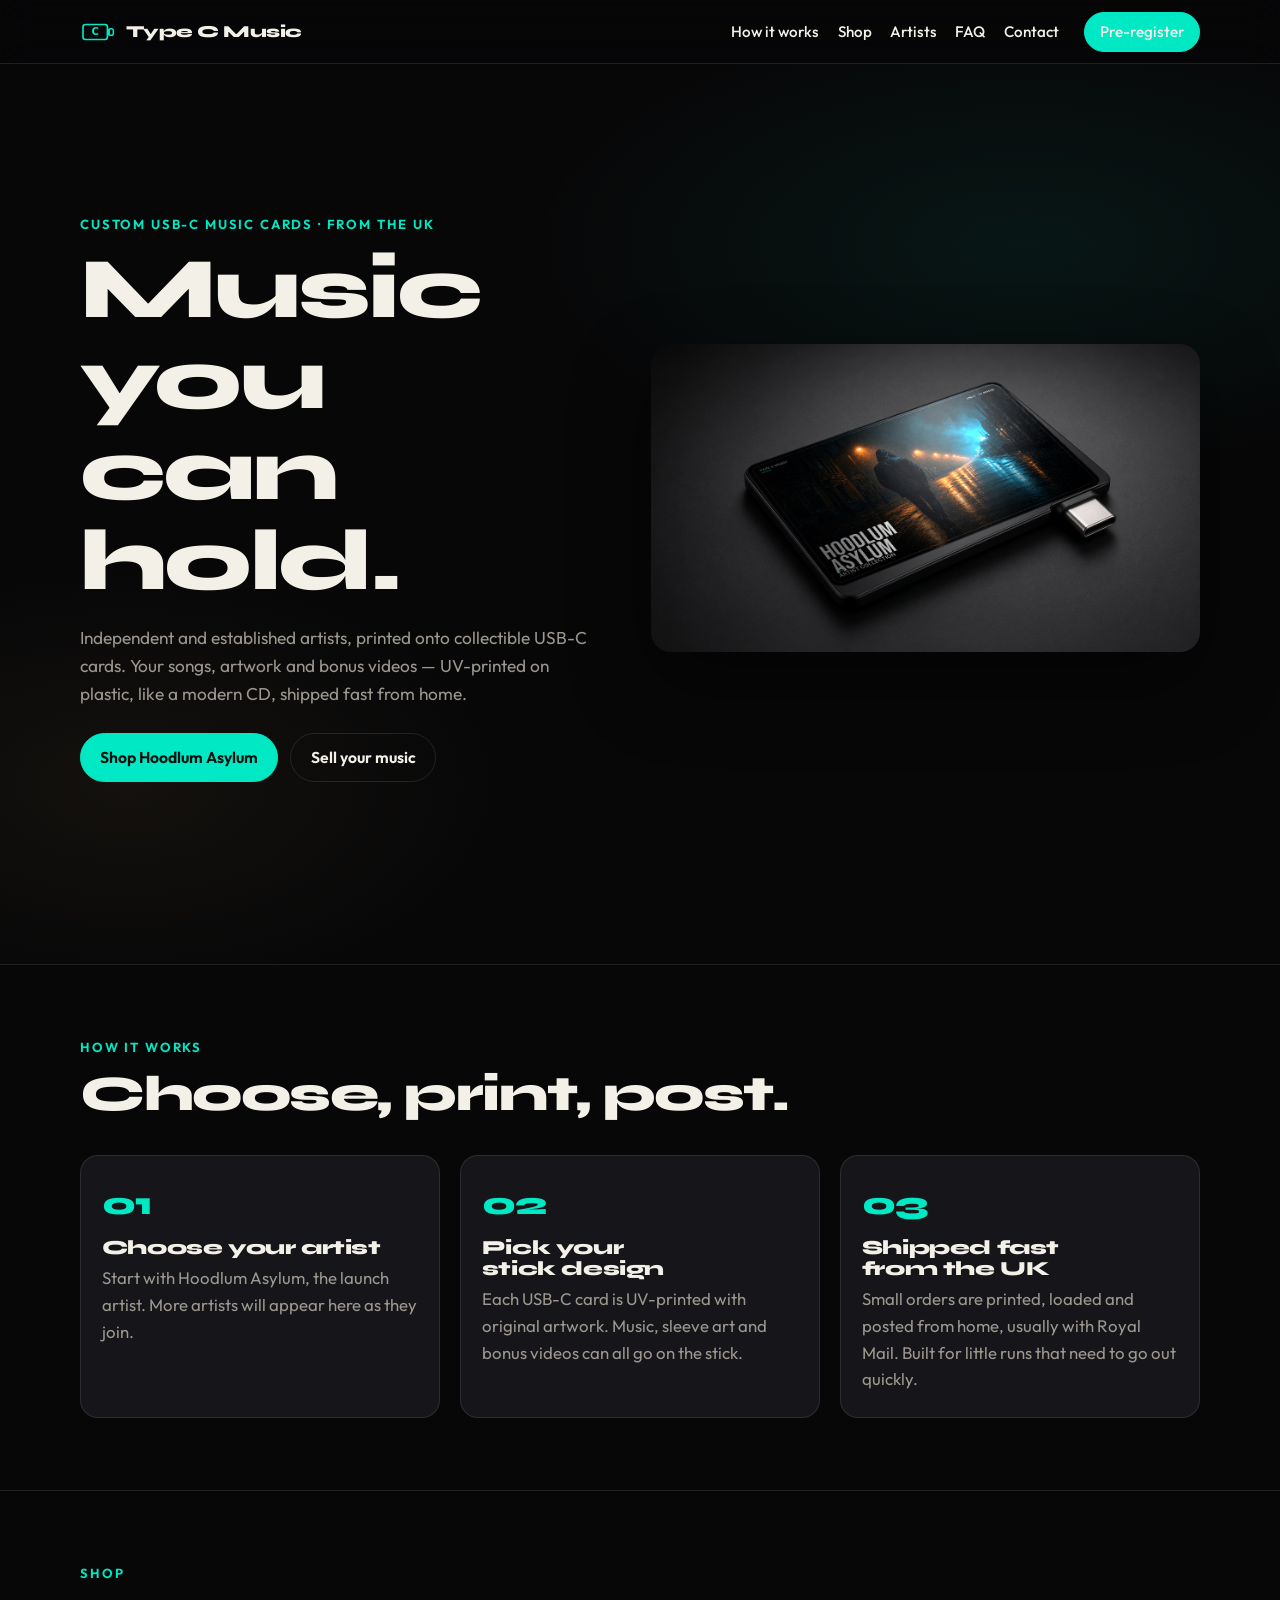
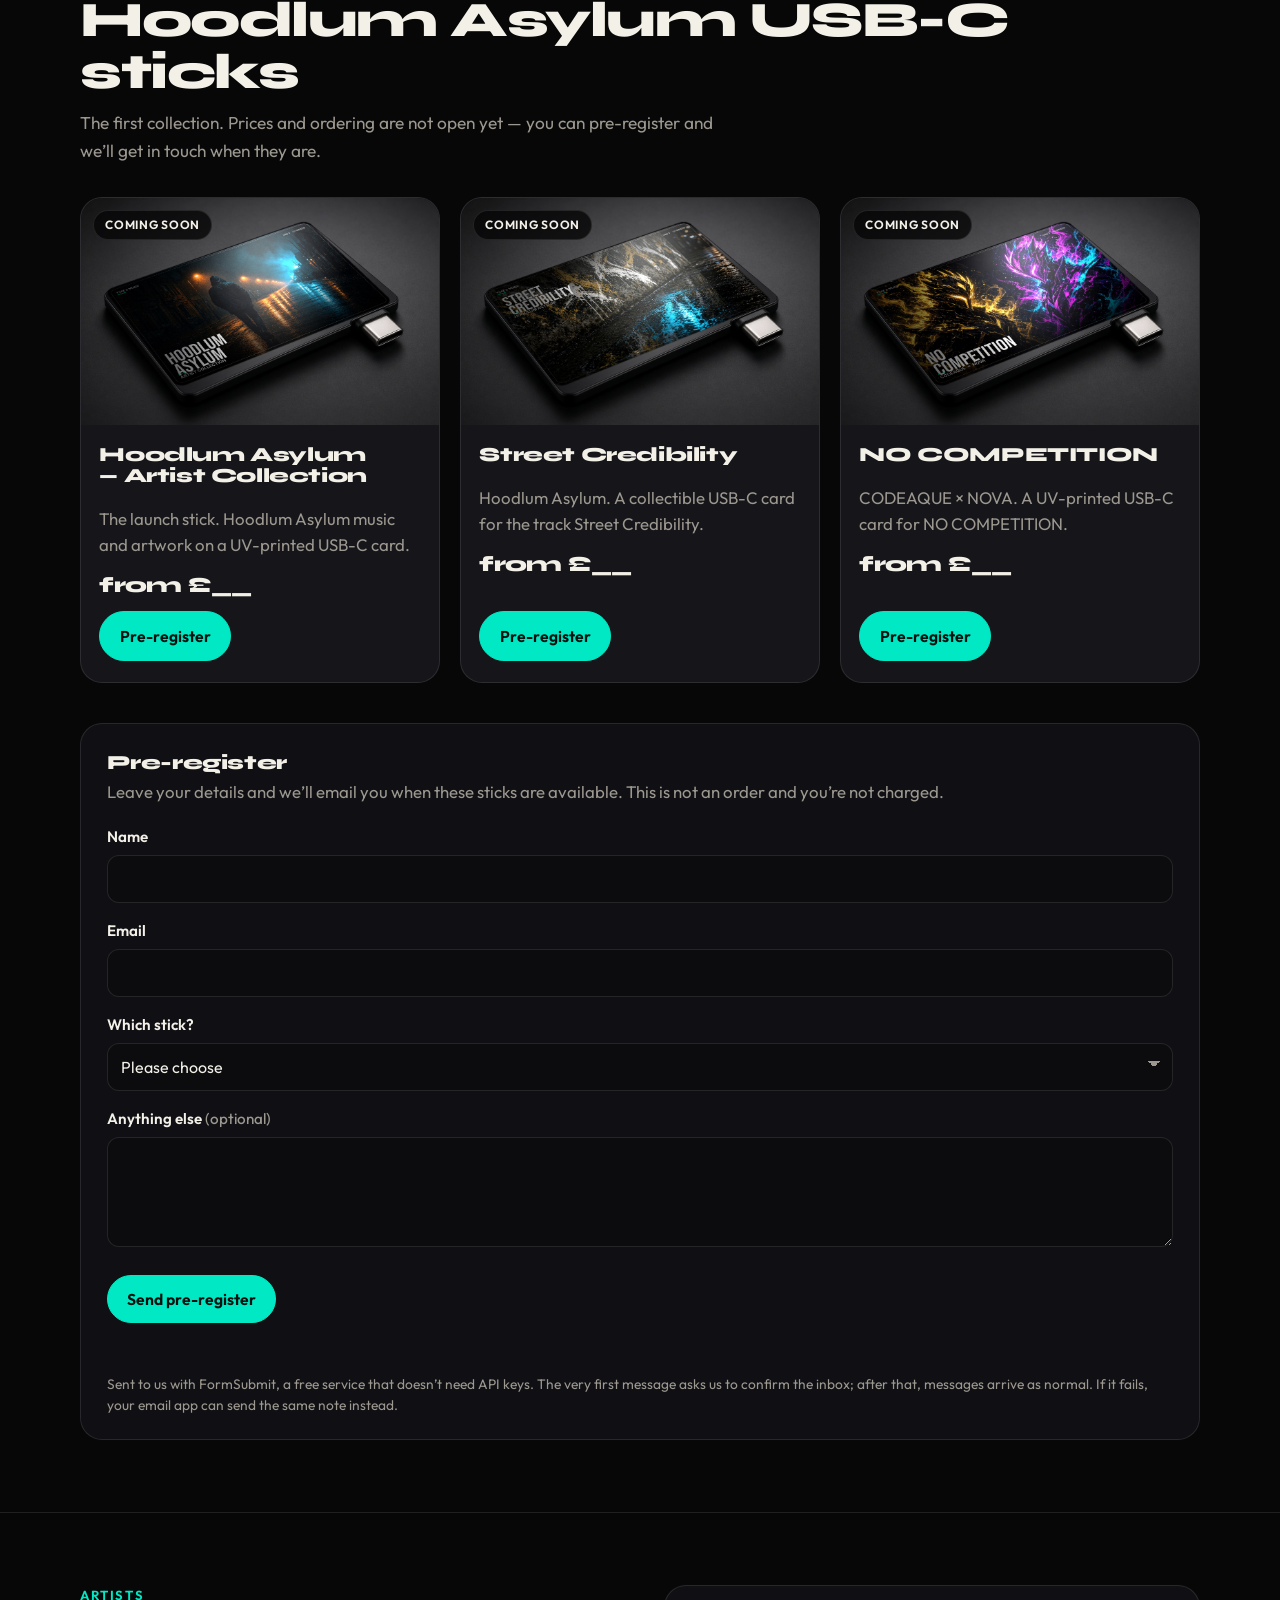
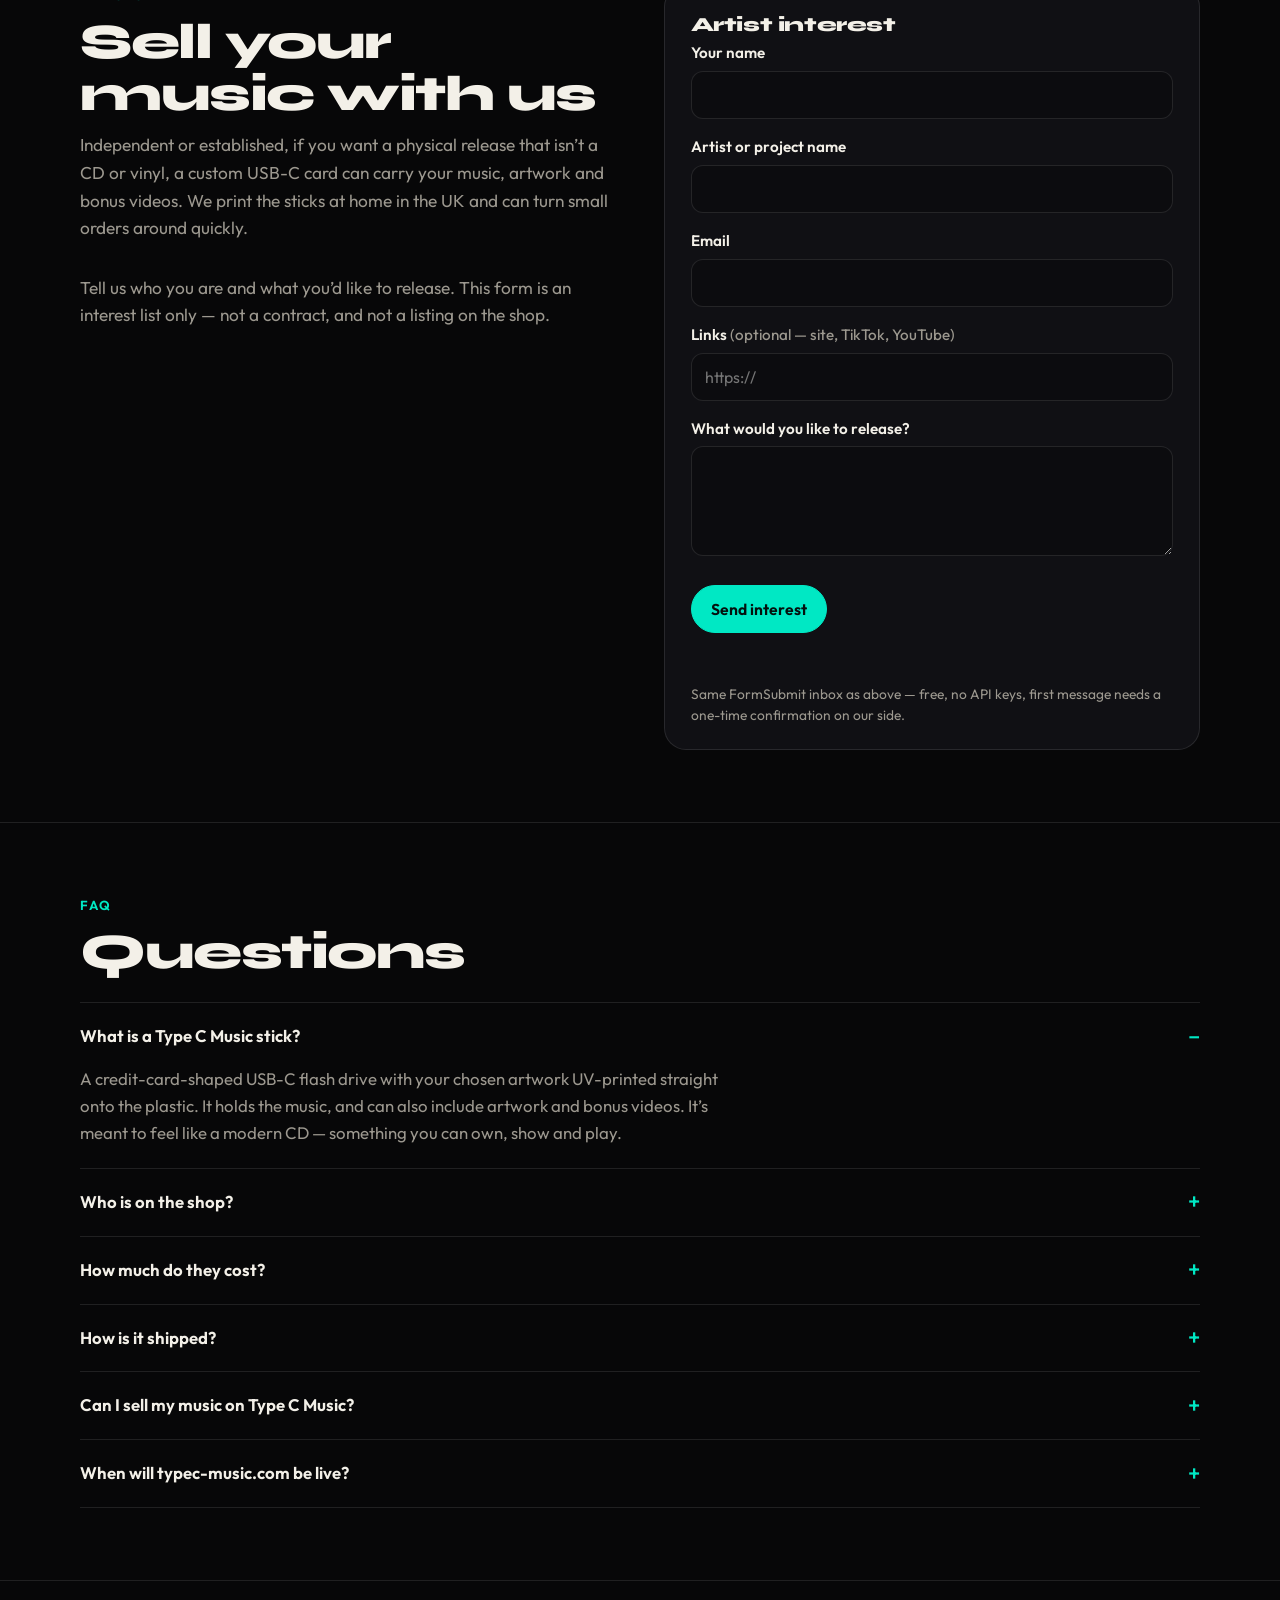
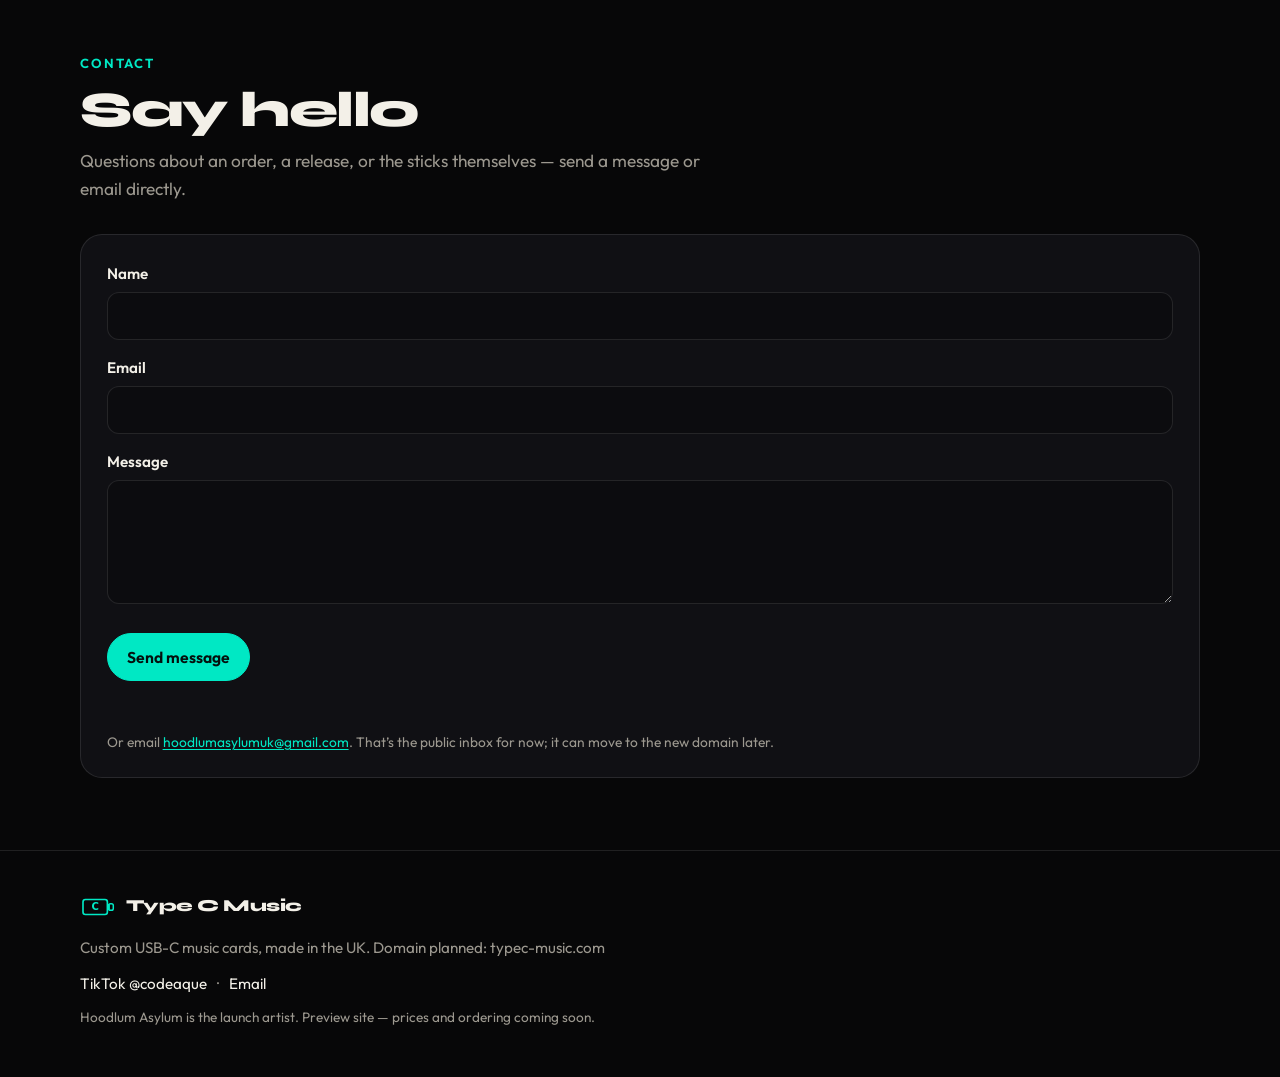
==== index.html @ c38a95e6 "Add Type C Music website Static preview site for custom UV-printed USB-C music cards, with a Hoodlum" ====
<!DOCTYPE html>
<html lang="en-GB">
<head>
  <meta charset="utf-8">
  <meta name="viewport" content="width=device-width, initial-scale=1">
  <title>Type C Music — Music you can hold</title>
  <meta name="description" content="Independent and established artists sell their music on custom UV-printed USB-C cards. Collectible, like a modern CD. Shipped fast from the UK.">
  <meta name="theme-color" content="#070708">
  <meta property="og:type" content="website">
  <meta property="og:title" content="Type C Music — Music you can hold">
  <meta property="og:description" content="Custom UV-printed USB-C music cards from independent and established artists. Shipped fast from the UK.">
  <meta property="og:image" content="https://hoodlumasylum.github.io/typec-music/assets/og.jpg">
  <meta name="twitter:card" content="summary_large_image">
  <meta name="twitter:title" content="Type C Music — Music you can hold">
  <meta name="twitter:description" content="Custom UV-printed USB-C music cards from independent and established artists. Shipped fast from the UK.">
  <meta name="twitter:image" content="https://hoodlumasylum.github.io/typec-music/assets/og.jpg">
  <link rel="icon" href="assets/favicon.ico" sizes="any">
  <link rel="icon" type="image/png" href="assets/favicon-32.png" sizes="32x32">
  <link rel="apple-touch-icon" href="assets/apple-touch-icon.png">
  <link rel="stylesheet" href="styles.css">
</head>
<body>
  <a class="skip" href="#main">Skip to content</a>

  <header class="site-header">
    <div class="wrap header-inner">
      <a class="brand" href="#top">
        <img src="assets/logo.svg" alt="" width="36" height="36">
        <span>Type C Music</span>
      </a>
      <button class="nav-toggle" type="button" aria-expanded="false" aria-controls="site-nav" aria-label="Open menu">
        <span></span><span></span>
      </button>
      <nav id="site-nav" class="site-nav" aria-label="Primary">
        <a href="#how">How it works</a>
        <a href="#shop">Shop</a>
        <a href="#artists">Artists</a>
        <a href="#faq">FAQ</a>
        <a href="#contact">Contact</a>
        <a class="btn btn-small btn-primary" href="#shop">Pre-register</a>
      </nav>
    </div>
  </header>

  <main id="main">
    <section class="hero" id="top">
      <div class="wrap hero-grid">
        <div class="hero-copy">
          <p class="eyebrow">Custom USB-C music cards · From the UK</p>
          <h1>Music you can hold.</h1>
          <p class="lede">Independent and established artists, printed onto collectible USB-C cards. Your songs, artwork and bonus videos — UV-printed on plastic, like a modern CD, shipped fast from home.</p>
          <div class="hero-actions">
            <a class="btn btn-primary" href="#shop">Shop Hoodlum Asylum</a>
            <a class="btn btn-ghost" href="#artists">Sell your music</a>
          </div>
        </div>
        <div class="hero-visual">
          <img src="assets/hero.jpg" width="1280" height="720" alt="A card-shaped USB-C stick UV-printed with Hoodlum Asylum artwork: a hooded figure walking a rain-soaked street at night.">
        </div>
      </div>
    </section>

    <section class="how" id="how">
      <div class="wrap">
        <p class="eyebrow">How it works</p>
        <h2>Choose, print, post.</h2>
        <ol class="steps">
          <li>
            <span class="step-num">01</span>
            <h3>Choose your artist</h3>
            <p>Start with Hoodlum Asylum, the launch artist. More artists will appear here as they join.</p>
          </li>
          <li>
            <span class="step-num">02</span>
            <h3>Pick your stick design</h3>
            <p>Each USB-C card is UV-printed with original artwork. Music, sleeve art and bonus videos can all go on the stick.</p>
          </li>
          <li>
            <span class="step-num">03</span>
            <h3>Shipped fast from the UK</h3>
            <p>Small orders are printed, loaded and posted from home, usually with Royal Mail. Built for little runs that need to go out quickly.</p>
          </li>
        </ol>
      </div>
    </section>

    <section class="shop" id="shop">
      <div class="wrap">
        <p class="eyebrow">Shop</p>
        <h2>Hoodlum Asylum USB-C sticks</h2>
        <p class="section-intro">The first collection. Prices and ordering are not open yet — you can pre-register and we’ll get in touch when they are.</p>

        <div class="product-grid">
          <article class="product" id="product-collection">
            <div class="product-media">
              <img src="assets/product-hoodlum-asylum.jpg" width="1038" height="660" alt="Hoodlum Asylum Artist Collection USB-C card mockup, rain-soaked street artwork printed on a black plastic card stick.">
              <span class="badge">Coming soon</span>
            </div>
            <div class="product-body">
              <h3>Hoodlum Asylum — Artist Collection</h3>
              <p>The launch stick. Hoodlum Asylum music and artwork on a UV-printed USB-C card.</p>
              <p class="price">from £__</p>
              <a class="btn btn-primary" href="#pre-register" data-product="Hoodlum Asylum — Artist Collection">Pre-register</a>
            </div>
          </article>

          <article class="product" id="product-street">
            <div class="product-media">
              <img src="assets/product-street-credibility.jpg" width="1038" height="660" alt="Street Credibility USB-C card mockup, gold and white marks on wet concrete with a cyan puddle, printed on a black plastic card stick.">
              <span class="badge">Coming soon</span>
            </div>
            <div class="product-body">
              <h3>Street Credibility</h3>
              <p>Hoodlum Asylum. A collectible USB-C card for the track Street Credibility.</p>
              <p class="price">from £__</p>
              <a class="btn btn-primary" href="#pre-register" data-product="Street Credibility">Pre-register</a>
            </div>
          </article>

          <article class="product" id="product-nocomp">
            <div class="product-media">
              <img src="assets/product-no-competition.jpg" width="1038" height="660" alt="NO COMPETITION USB-C card mockup, gold and magenta-cyan figures printed on a black plastic card stick, labelled CODEAQUE times NOVA.">
              <span class="badge">Coming soon</span>
            </div>
            <div class="product-body">
              <h3>NO COMPETITION</h3>
              <p>CODEAQUE × NOVA. A UV-printed USB-C card for NO COMPETITION.</p>
              <p class="price">from £__</p>
              <a class="btn btn-primary" href="#pre-register" data-product="CODEAQUE × NOVA — NO COMPETITION">Pre-register</a>
            </div>
          </article>
        </div>

        <form class="form panel" id="pre-register" name="pre-register" data-form="pre-register">
          <h3>Pre-register</h3>
          <p class="form-lead">Leave your details and we’ll email you when these sticks are available. This is not an order and you’re not charged.</p>
          <div class="field">
            <label for="pr-name">Name</label>
            <input id="pr-name" name="name" type="text" autocomplete="name" required>
          </div>
          <div class="field">
            <label for="pr-email">Email</label>
            <input id="pr-email" name="email" type="email" autocomplete="email" required>
          </div>
          <div class="field">
            <label for="pr-product">Which stick?</label>
            <select id="pr-product" name="stick" required>
              <option value="">Please choose</option>
              <option>Hoodlum Asylum — Artist Collection</option>
              <option>Street Credibility</option>
              <option>CODEAQUE × NOVA — NO COMPETITION</option>
              <option>Tell me about all of them</option>
            </select>
          </div>
          <div class="field">
            <label for="pr-message">Anything else <span class="optional">(optional)</span></label>
            <textarea id="pr-message" name="message" rows="3"></textarea>
          </div>
          <div class="hp" aria-hidden="true">
            <label for="pr-website">Website</label>
            <input id="pr-website" name="website" type="text" tabindex="-1" autocomplete="off">
          </div>
          <button class="btn btn-primary" type="submit">Send pre-register</button>
          <p class="form-status" role="status" aria-live="polite"></p>
          <p class="form-note">Sent to us with FormSubmit, a free service that doesn’t need API keys. The very first message asks us to confirm the inbox; after that, messages arrive as normal. If it fails, your email app can send the same note instead.</p>
        </form>
      </div>
    </section>

    <section class="artists" id="artists">
      <div class="wrap artists-grid">
        <div>
          <p class="eyebrow">Artists</p>
          <h2>Sell your music with us</h2>
          <p class="section-intro">Independent or established, if you want a physical release that isn’t a CD or vinyl, a custom USB-C card can carry your music, artwork and bonus videos. We print the sticks at home in the UK and can turn small orders around quickly.</p>
          <p class="section-intro">Tell us who you are and what you’d like to release. This form is an interest list only — not a contract, and not a listing on the shop.</p>
        </div>

        <form class="form panel" id="artist-interest" name="artist-interest" data-form="artist-interest">
          <h3>Artist interest</h3>
          <div class="field">
            <label for="ar-name">Your name</label>
            <input id="ar-name" name="name" type="text" autocomplete="name" required>
          </div>
          <div class="field">
            <label for="ar-artist">Artist or project name</label>
            <input id="ar-artist" name="artist" type="text" required>
          </div>
          <div class="field">
            <label for="ar-email">Email</label>
            <input id="ar-email" name="email" type="email" autocomplete="email" required>
          </div>
          <div class="field">
            <label for="ar-links">Links <span class="optional">(optional — site, TikTok, YouTube)</span></label>
            <input id="ar-links" name="links" type="text" inputmode="url" placeholder="https://">
          </div>
          <div class="field">
            <label for="ar-message">What would you like to release?</label>
            <textarea id="ar-message" name="message" rows="4" required></textarea>
          </div>
          <div class="hp" aria-hidden="true">
            <label for="ar-website">Website</label>
            <input id="ar-website" name="website" type="text" tabindex="-1" autocomplete="off">
          </div>
          <button class="btn btn-primary" type="submit">Send interest</button>
          <p class="form-status" role="status" aria-live="polite"></p>
          <p class="form-note">Same FormSubmit inbox as above — free, no API keys, first message needs a one-time confirmation on our side.</p>
        </form>
      </div>
    </section>

    <section class="faq" id="faq">
      <div class="wrap narrow">
        <p class="eyebrow">FAQ</p>
        <h2>Questions</h2>
        <div class="faq-list">
          <details open>
            <summary>What is a Type C Music stick?</summary>
            <p>A credit-card-shaped USB-C flash drive with your chosen artwork UV-printed straight onto the plastic. It holds the music, and can also include artwork and bonus videos. It’s meant to feel like a modern CD — something you can own, show and play.</p>
          </details>
          <details>
            <summary>Who is on the shop?</summary>
            <p>Hoodlum Asylum is the launch artist, including Street Credibility and CODEAQUE × NOVA — NO COMPETITION. Other artists will be added when they join. We don’t list anyone who hasn’t signed up.</p>
          </details>
          <details>
            <summary>How much do they cost?</summary>
            <p>Prices are not set yet, so you’ll see “from £__” until they are. Pre-register and we’ll email you when ordering opens. Nothing is charged now.</p>
          </details>
          <details>
            <summary>How is it shipped?</summary>
            <p>Small orders are made and posted from home in the UK, usually with Royal Mail. We aim to turn little orders around quickly. We haven’t published delivery times or international rates yet — ask us if you’re outside the UK.</p>
          </details>
          <details>
            <summary>Can I sell my music on Type C Music?</summary>
            <p>Yes — use the artist interest form and tell us what you’d like to release. We’ll write back when we’ve read it. Sending the form doesn’t put you in the shop automatically.</p>
          </details>
          <details>
            <summary>When will typec-music.com be live?</summary>
            <p>The domain is planned and will be connected once it’s bought. This preview is the same website, hosted for free in the meantime.</p>
          </details>
        </div>
      </div>
    </section>

    <section class="contact" id="contact">
      <div class="wrap narrow">
        <p class="eyebrow">Contact</p>
        <h2>Say hello</h2>
        <p class="section-intro">Questions about an order, a release, or the sticks themselves — send a message or email directly.</p>

        <form class="form panel" id="contact-form" name="contact" data-form="contact">
          <div class="field">
            <label for="ct-name">Name</label>
            <input id="ct-name" name="name" type="text" autocomplete="name" required>
          </div>
          <div class="field">
            <label for="ct-email">Email</label>
            <input id="ct-email" name="email" type="email" autocomplete="email" required>
          </div>
          <div class="field">
            <label for="ct-message">Message</label>
            <textarea id="ct-message" name="message" rows="5" required></textarea>
          </div>
          <div class="hp" aria-hidden="true">
            <label for="ct-website">Website</label>
            <input id="ct-website" name="website" type="text" tabindex="-1" autocomplete="off">
          </div>
          <button class="btn btn-primary" type="submit">Send message</button>
          <p class="form-status" role="status" aria-live="polite"></p>
          <p class="form-note">Or email <a class="contact-email-link" href="mailto:hoodlumasylumuk@gmail.com">hoodlumasylumuk@gmail.com</a>. That’s the public inbox for now; it can move to the new domain later.</p>
        </form>
      </div>
    </section>
  </main>

  <footer class="site-footer">
    <div class="wrap footer-inner">
      <a class="brand" href="#top">
        <img src="assets/logo.svg" alt="" width="32" height="32">
        <span>Type C Music</span>
      </a>
      <p>Custom USB-C music cards, made in the UK. Domain planned: typec-music.com</p>
      <p>
        <a href="https://www.tiktok.com/@codeaque" rel="noopener noreferrer">TikTok @codeaque</a>
        <span class="dot" aria-hidden="true">·</span>
        <a href="mailto:hoodlumasylumuk@gmail.com">Email</a>
      </p>
      <p class="legal">Hoodlum Asylum is the launch artist. Preview site — prices and ordering coming soon.</p>
    </div>
  </footer>

  <script src="config.js"></script>
  <script src="script.js"></script>
</body>
</html>
---- styles.css ----
@font-face {
  font-family: "Syne";
  src: url("assets/fonts/Syne-Variable.ttf") format("truetype");
  font-weight: 400 800;
  font-style: normal;
  font-display: swap;
}

@font-face {
  font-family: "Outfit";
  src: url("assets/fonts/Outfit-Variable.ttf") format("truetype");
  font-weight: 100 900;
  font-style: normal;
  font-display: swap;
}

:root {
  --bg: #070708;
  --bg-elev: #101014;
  --bg-card: #15151a;
  --text: #f3f0e8;
  --muted: #9c988f;
  --line: rgba(255, 255, 255, 0.1);
  --accent: #00e8c4;
  --accent-dim: rgba(0, 232, 196, 0.14);
  --accent-2: #e8b86d;
  --radius: 18px;
  --max: 1120px;
  --header: 64px;
  --font-display: "Syne", system-ui, sans-serif;
  --font: "Outfit", system-ui, sans-serif;
}

*, *::before, *::after { box-sizing: border-box; }

html {
  scroll-behavior: smooth;
  scroll-padding-top: calc(var(--header) + 12px);
}

@media (prefers-reduced-motion: reduce) {
  html { scroll-behavior: auto; }
  *, *::before, *::after {
    animation: none !important;
    transition: none !important;
  }
}

body {
  margin: 0;
  background: var(--bg);
  color: var(--text);
  font-family: var(--font);
  font-size: 1.05rem;
  line-height: 1.6;
  -webkit-font-smoothing: antialiased;
  text-rendering: optimizeLegibility;
  overflow-x: hidden;
}

img { max-width: 100%; height: auto; display: block; }

a {
  color: var(--accent);
  text-decoration-thickness: 1px;
  text-underline-offset: 0.18em;
}

a:hover { color: #fff; }

:focus-visible {
  outline: 2px solid var(--accent);
  outline-offset: 3px;
}

.skip {
  position: absolute;
  left: 12px;
  top: -80px;
  background: var(--accent);
  color: #04110e;
  padding: 8px 14px;
  z-index: 100;
  font-weight: 600;
}
.skip:focus { top: 12px; }

.wrap {
  width: min(var(--max), calc(100% - 32px));
  margin-inline: auto;
}

.narrow { width: min(760px, calc(100% - 32px)); }

.eyebrow {
  margin: 0 0 0.6rem;
  color: var(--accent);
  font-weight: 650;
  font-size: 0.82rem;
  letter-spacing: 0.14em;
  text-transform: uppercase;
}

h1, h2, h3 {
  font-family: var(--font-display);
  font-weight: 800;
  line-height: 1.05;
  letter-spacing: -0.03em;
  margin: 0 0 0.7rem;
}

h1 { font-size: clamp(2.6rem, 9vw, 5.4rem); }
h2 { font-size: clamp(1.9rem, 5vw, 3.1rem); }
h3 { font-size: 1.25rem; letter-spacing: -0.02em; }

.lede,
.section-intro {
  color: var(--muted);
  font-size: 1.08rem;
  max-width: 40rem;
}

.section-intro { margin: 0 0 2rem; }

/* Header */
.site-header {
  position: sticky;
  top: 0;
  z-index: 50;
  height: var(--header);
  background: rgba(7, 7, 8, 0.84);
  backdrop-filter: blur(16px);
  -webkit-backdrop-filter: blur(16px);
  border-bottom: 1px solid var(--line);
}

.header-inner {
  height: var(--header);
  display: flex;
  align-items: center;
  justify-content: space-between;
  gap: 16px;
}

.brand {
  display: inline-flex;
  align-items: center;
  gap: 10px;
  color: var(--text);
  text-decoration: none;
  font-family: var(--font-display);
  font-weight: 800;
  letter-spacing: -0.03em;
  font-size: 1.05rem;
}

.brand img { display: block; width: 36px; height: 36px; }
.brand:hover { color: var(--accent); }

.nav-toggle {
  display: none;
  width: 44px;
  height: 44px;
  border: 0;
  background: transparent;
  color: var(--text);
  cursor: pointer;
  padding: 0;
  position: relative;
}

.nav-toggle span {
  position: absolute;
  left: 12px;
  right: 12px;
  height: 2px;
  background: currentColor;
  transition: transform 0.2s ease, top 0.2s ease, opacity 0.2s ease;
}

.nav-toggle span:first-child { top: 18px; }
.nav-toggle span:last-child { top: 24px; }

.nav-toggle[aria-expanded="true"] span:first-child { top: 21px; transform: rotate(45deg); }
.nav-toggle[aria-expanded="true"] span:last-child { top: 21px; transform: rotate(-45deg); }

.site-nav {
  display: flex;
  align-items: center;
  gap: 1.15rem;
}

.site-nav a {
  color: var(--text);
  text-decoration: none;
  font-size: 0.95rem;
  font-weight: 500;
}

.site-nav a:hover { color: var(--accent); }

.site-nav .btn { margin-left: 0.4rem; }

/* Buttons */
.btn {
  display: inline-flex;
  align-items: center;
  justify-content: center;
  min-height: 48px;
  padding: 0.7rem 1.2rem;
  border-radius: 999px;
  border: 1px solid transparent;
  font-family: var(--font);
  font-weight: 650;
  font-size: 0.98rem;
  text-decoration: none;
  cursor: pointer;
  color: inherit;
  background: transparent;
}

.btn-small { min-height: 40px; padding: 0.45rem 0.95rem; font-size: 0.9rem; }

.btn-primary {
  background: var(--accent);
  color: #04110e;
  border-color: var(--accent);
}

.btn-primary:hover { background: #fff; color: #04110e; border-color: #fff; }

.btn-ghost {
  border-color: var(--line);
  color: var(--text);
}

.btn-ghost:hover { border-color: var(--accent); color: var(--accent); background: var(--accent-dim); }

/* Hero */
.hero {
  padding: 2.2rem 0 4.5rem;
  overflow: hidden;
  background:
    radial-gradient(900px 420px at 80% 20%, rgba(0, 232, 196, 0.07), transparent 55%),
    radial-gradient(700px 400px at 10% 80%, rgba(232, 184, 109, 0.06), transparent 55%);
}

.hero-grid {
  display: grid;
  gap: 2rem;
  align-items: center;
}

.hero-copy h1 { margin-bottom: 1rem; }

.hero-actions {
  display: flex;
  flex-wrap: wrap;
  gap: 0.75rem;
  margin-top: 1.6rem;
}

.hero-visual img {
  width: 100%;
  border-radius: 20px;
  box-shadow: 0 30px 80px rgba(0, 0, 0, 0.45);
}

/* How it works */
.how { padding: 4.5rem 0; border-top: 1px solid var(--line); }

.steps {
  list-style: none;
  margin: 2.2rem 0 0;
  padding: 0;
  display: grid;
  gap: 1.2rem;
}

.steps li {
  background: var(--bg-card);
  border: 1px solid var(--line);
  border-radius: var(--radius);
  padding: 1.4rem 1.3rem 1.5rem;
}

.step-num {
  display: block;
  font-family: var(--font-display);
  font-weight: 800;
  font-size: 2rem;
  color: var(--accent);
  letter-spacing: -0.04em;
  margin-bottom: 0.5rem;
}

.steps h3 { margin-bottom: 0.4rem; text-wrap: balance; }
.steps p { margin: 0; color: var(--muted); }

/* Shop */
.shop { padding: 4.5rem 0; border-top: 1px solid var(--line); }

.product-grid {
  display: grid;
  gap: 1.25rem;
  margin-bottom: 2.5rem;
}

.product {
  background: var(--bg-card);
  border: 1px solid var(--line);
  border-radius: 22px;
  overflow: hidden;
  display: flex;
  flex-direction: column;
}

.product-media { position: relative; background: #0b0b0d; }
.product-media img { width: 100%; }

.badge {
  position: absolute;
  top: 12px;
  left: 12px;
  background: rgba(7, 7, 8, 0.82);
  color: var(--text);
  border: 1px solid var(--line);
  border-radius: 999px;
  padding: 0.3rem 0.7rem;
  font-size: 0.75rem;
  font-weight: 650;
  letter-spacing: 0.06em;
  text-transform: uppercase;
}

.product-body { padding: 1.15rem 1.15rem 1.35rem; display: flex; flex-direction: column; gap: 0.55rem; flex: 1; }
.product-body h3 { text-wrap: balance; }
.product-body p { margin: 0; color: var(--muted); }
.product-body .btn { margin-top: auto; align-self: flex-start; }

.price {
  font-family: var(--font-display);
  font-weight: 800;
  font-size: 1.35rem;
  color: var(--text) !important;
  letter-spacing: -0.03em;
}

/* Forms */
.panel {
  background: var(--bg-elev);
  border: 1px solid var(--line);
  border-radius: 22px;
  padding: 1.4rem 1.2rem 1.3rem;
}

.form h3 { margin-bottom: 0.4rem; }
.form-lead { color: var(--muted); margin: 0 0 1.2rem; }

.field { margin-bottom: 1rem; }

.field label {
  display: block;
  font-weight: 600;
  margin-bottom: 0.35rem;
  font-size: 0.95rem;
}

.optional { color: var(--muted); font-weight: 450; }

.field input,
.field select,
.field textarea {
  width: 100%;
  min-height: 48px;
  border-radius: 12px;
  border: 1px solid var(--line);
  background: #0c0c0f;
  color: var(--text);
  font-family: var(--font);
  font-size: 1rem;
  padding: 0.7rem 0.85rem;
  appearance: none;
}

.field textarea { min-height: 110px; resize: vertical; }

.field input:focus,
.field select:focus,
.field textarea:focus {
  outline: 2px solid var(--accent);
  outline-offset: 1px;
  border-color: var(--accent);
}

.field select {
  background-image: linear-gradient(45deg, transparent 50%, var(--muted) 50%), linear-gradient(135deg, var(--muted) 50%, transparent 50%);
  background-position: calc(100% - 18px) calc(50% - 3px), calc(100% - 12px) calc(50% - 3px);
  background-size: 6px 6px, 6px 6px;
  background-repeat: no-repeat;
  padding-right: 2.2rem;
}

.hp {
  position: absolute;
  left: -10000px;
  width: 1px;
  height: 1px;
  overflow: hidden;
}

.form { position: relative; }
.form .btn { margin-top: 0.3rem; }

.form-status { min-height: 1.4em; margin: 0.8rem 0 0; font-weight: 600; }
.form-status.ok { color: var(--accent); }
.form-status.err { color: #ff8b8b; }

.form-note {
  margin: 0.9rem 0 0;
  color: var(--muted);
  font-size: 0.86rem;
  line-height: 1.5;
}

/* Artists / FAQ / contact */
.artists,
.faq,
.contact { padding: 4.5rem 0; border-top: 1px solid var(--line); }

.artists-grid {
  display: grid;
  gap: 2rem;
}

.faq-list { margin-top: 1.5rem; }

details {
  border-top: 1px solid var(--line);
  padding: 0.2rem 0;
}

details:last-child { border-bottom: 1px solid var(--line); }

summary {
  cursor: pointer;
  list-style: none;
  padding: 1.05rem 2rem 1.05rem 0;
  font-weight: 650;
  font-size: 1.05rem;
  position: relative;
}

summary::-webkit-details-marker { display: none; }

summary::after {
  content: "+";
  position: absolute;
  right: 0;
  top: 50%;
  transform: translateY(-50%);
  color: var(--accent);
  font-size: 1.4rem;
  font-weight: 500;
}

details[open] summary::after { content: "–"; }

details p {
  margin: 0 0 1.1rem;
  color: var(--muted);
  max-width: 40rem;
}

/* Footer */
.site-footer {
  border-top: 1px solid var(--line);
  padding: 2.4rem 0 3rem;
  color: var(--muted);
  font-size: 0.95rem;
}

.footer-inner { display: grid; gap: 0.7rem; }
.footer-inner p { margin: 0; }
.footer-inner a { color: var(--text); text-decoration: none; }
.footer-inner a:hover { color: var(--accent); }
.dot { margin: 0 0.45rem; color: var(--muted); }
.legal { font-size: 0.85rem; }

.notfound {
  min-height: 100dvh;
  display: grid;
  align-content: center;
  justify-items: start;
  gap: 1rem;
  width: min(36rem, calc(100% - 32px));
  margin: 0 auto;
}

/* Desktop */
@media (min-width: 800px) {
  .wrap { width: min(var(--max), calc(100% - 64px)); }

  .hero { padding: 3.5rem 0 5.5rem; }

  .hero-grid {
    grid-template-columns: 1fr 1.05fr;
    gap: 3rem;
    min-height: calc(100dvh - var(--header) - 5rem);
  }

  .steps {
    grid-template-columns: repeat(3, 1fr);
    gap: 1.25rem;
  }

  .product-grid {
    grid-template-columns: repeat(3, 1fr);
    gap: 1.25rem;
  }

  .artists-grid {
    grid-template-columns: 1fr 1fr;
    gap: 3rem;
    align-items: start;
  }

  .panel { padding: 1.7rem 1.6rem 1.5rem; }
}

/* Phone nav */
@media (max-width: 799px) {
  .nav-toggle { display: block; }

  .site-nav {
    display: none;
    position: absolute;
    top: var(--header);
    left: 0;
    right: 0;
    background: rgba(10, 10, 12, 0.97);
    border-bottom: 1px solid var(--line);
    flex-direction: column;
    align-items: stretch;
    padding: 0.6rem 16px 1.1rem;
    gap: 0;
  }

  .site-nav.open { display: flex; }

  .site-nav a {
    padding: 0.85rem 0.2rem;
    min-height: 44px;
    display: flex;
    align-items: center;
    border-bottom: 1px solid var(--line);
  }

  .site-nav .btn {
    margin: 0.9rem 0 0.2rem;
    justify-content: center;
    border-bottom: 0;
  }
}
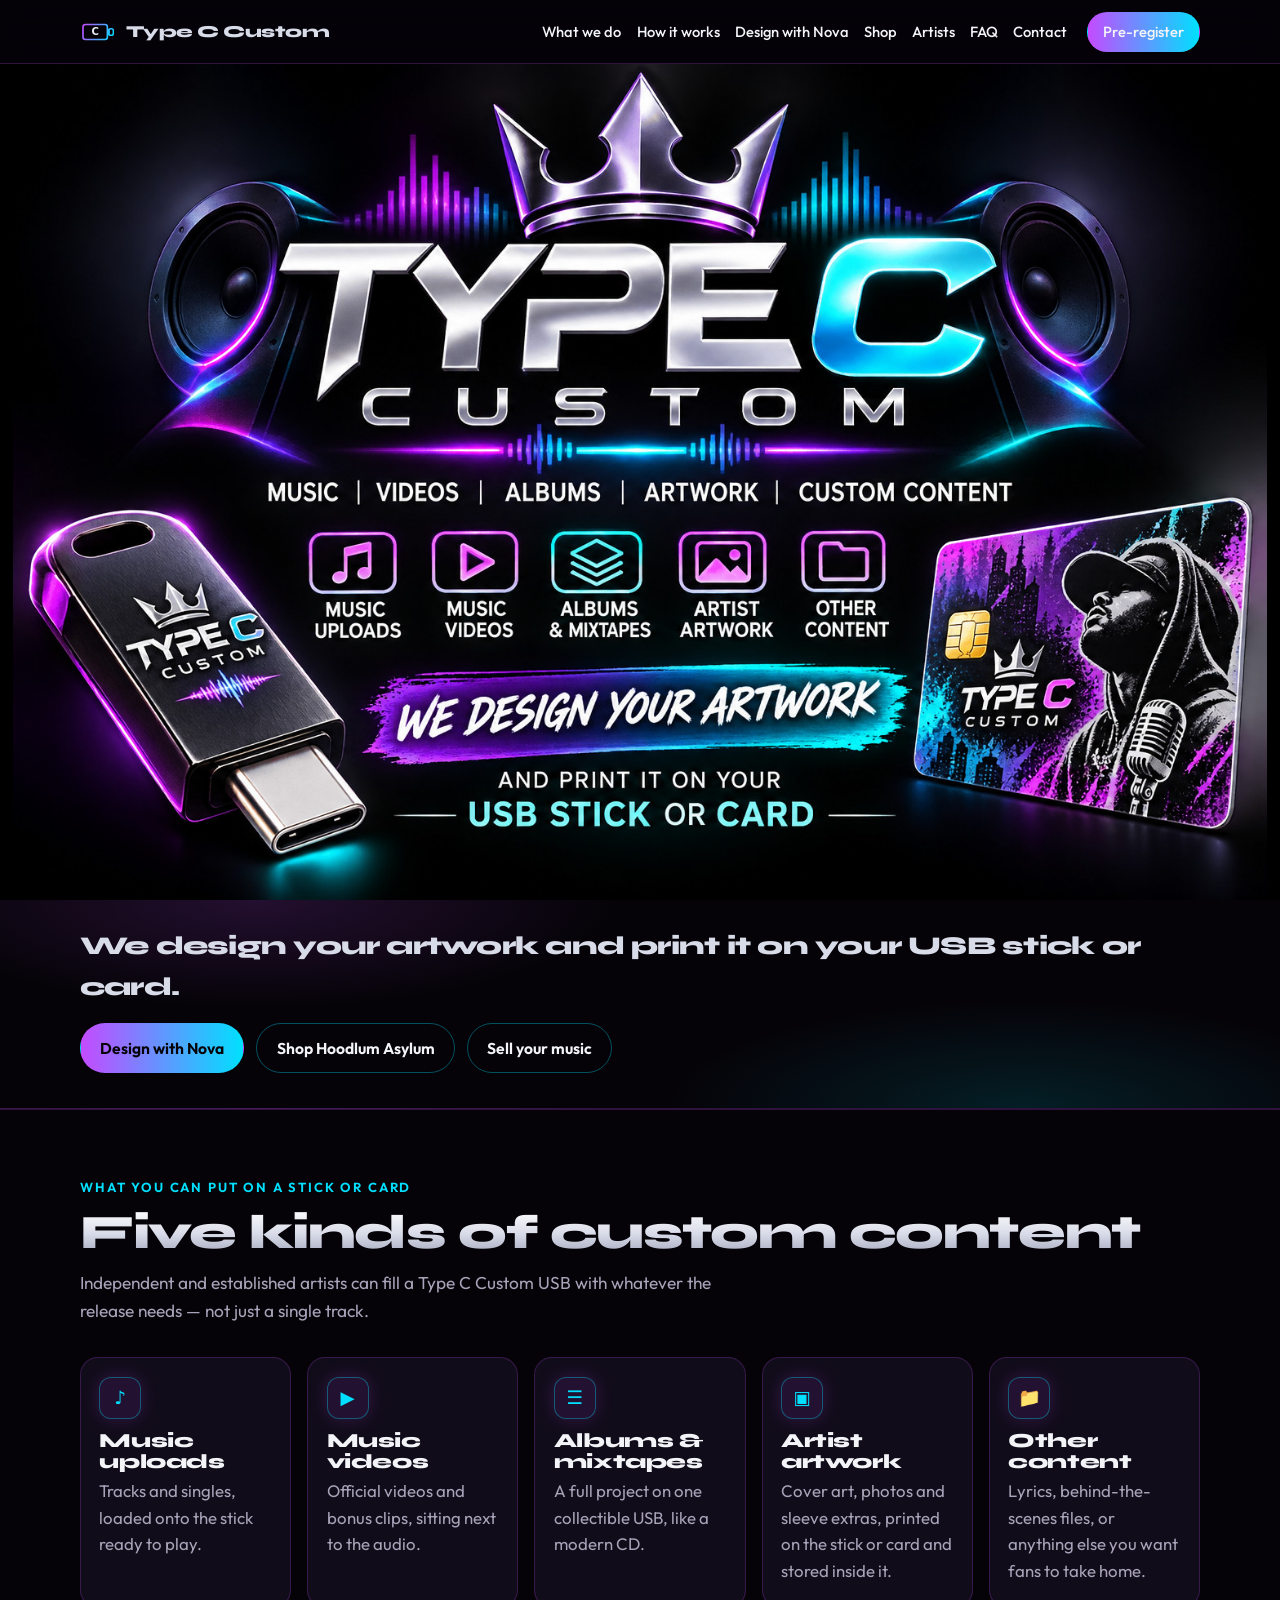
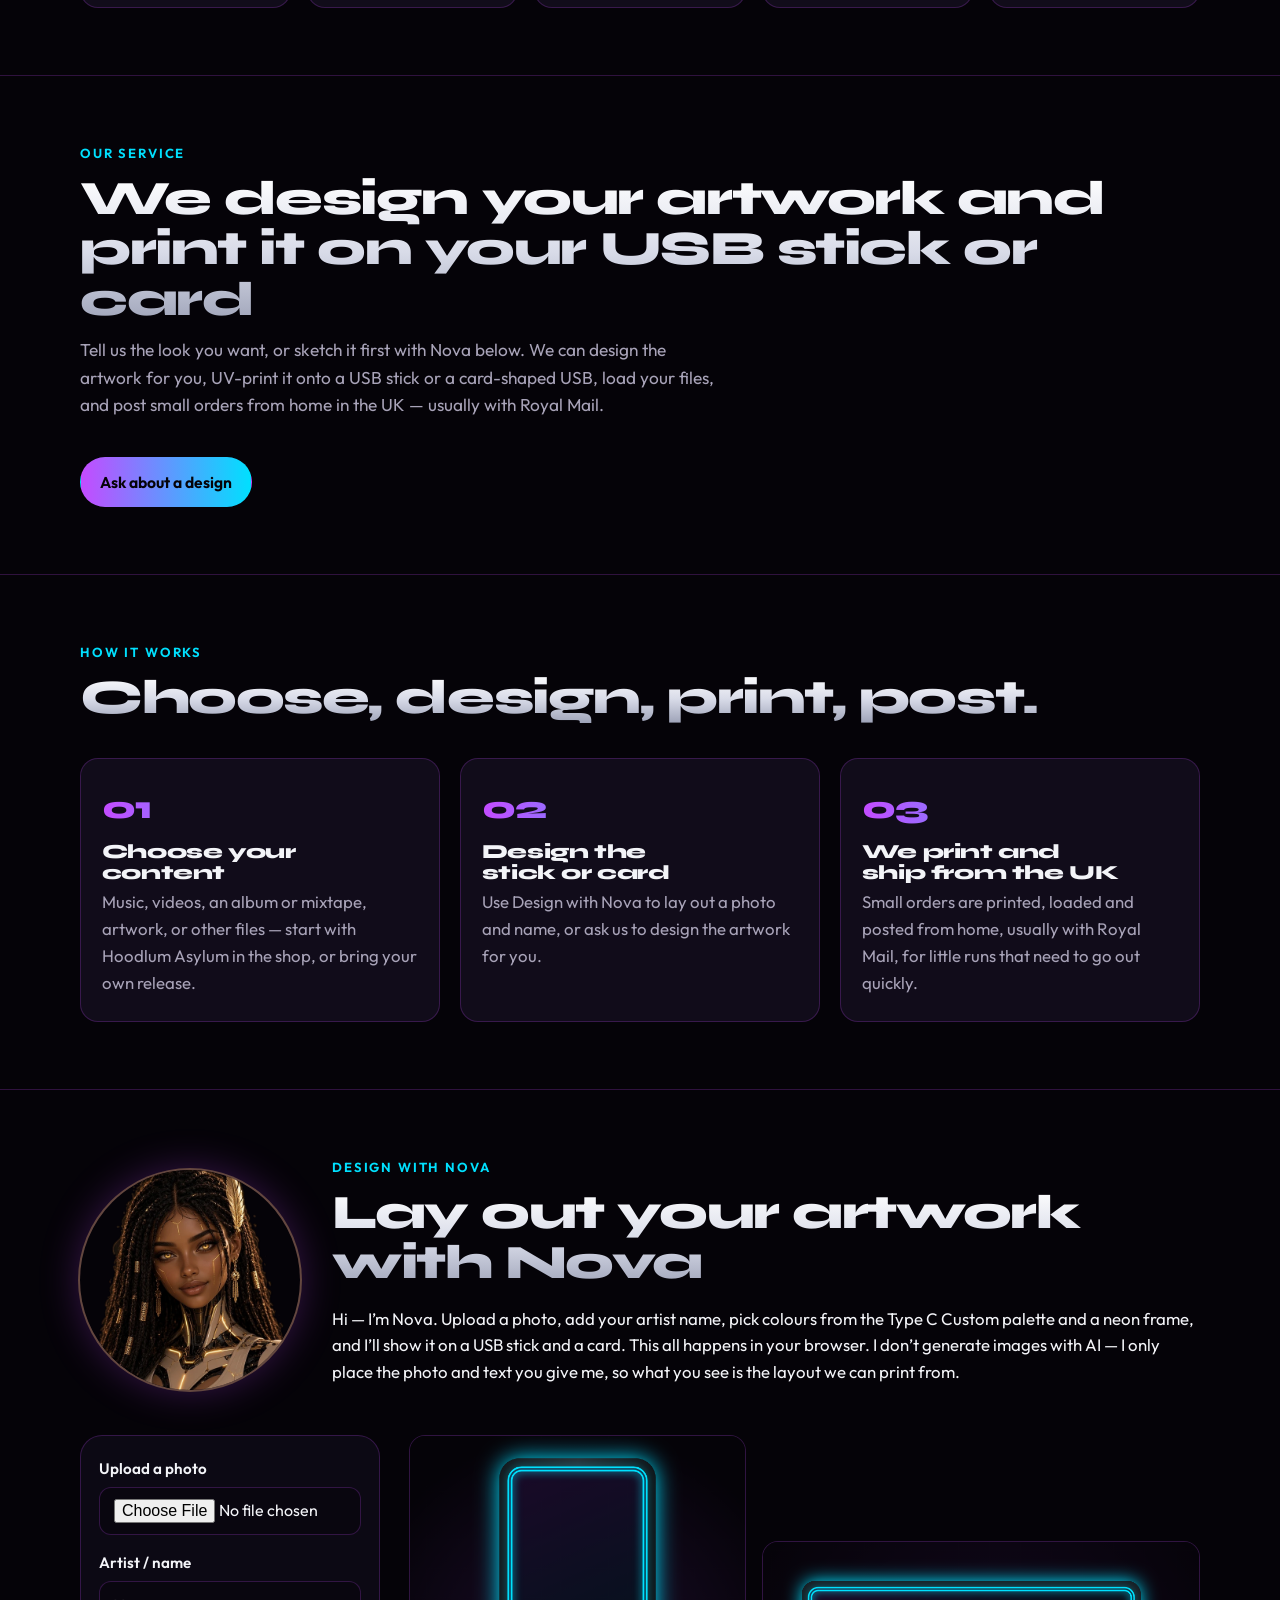
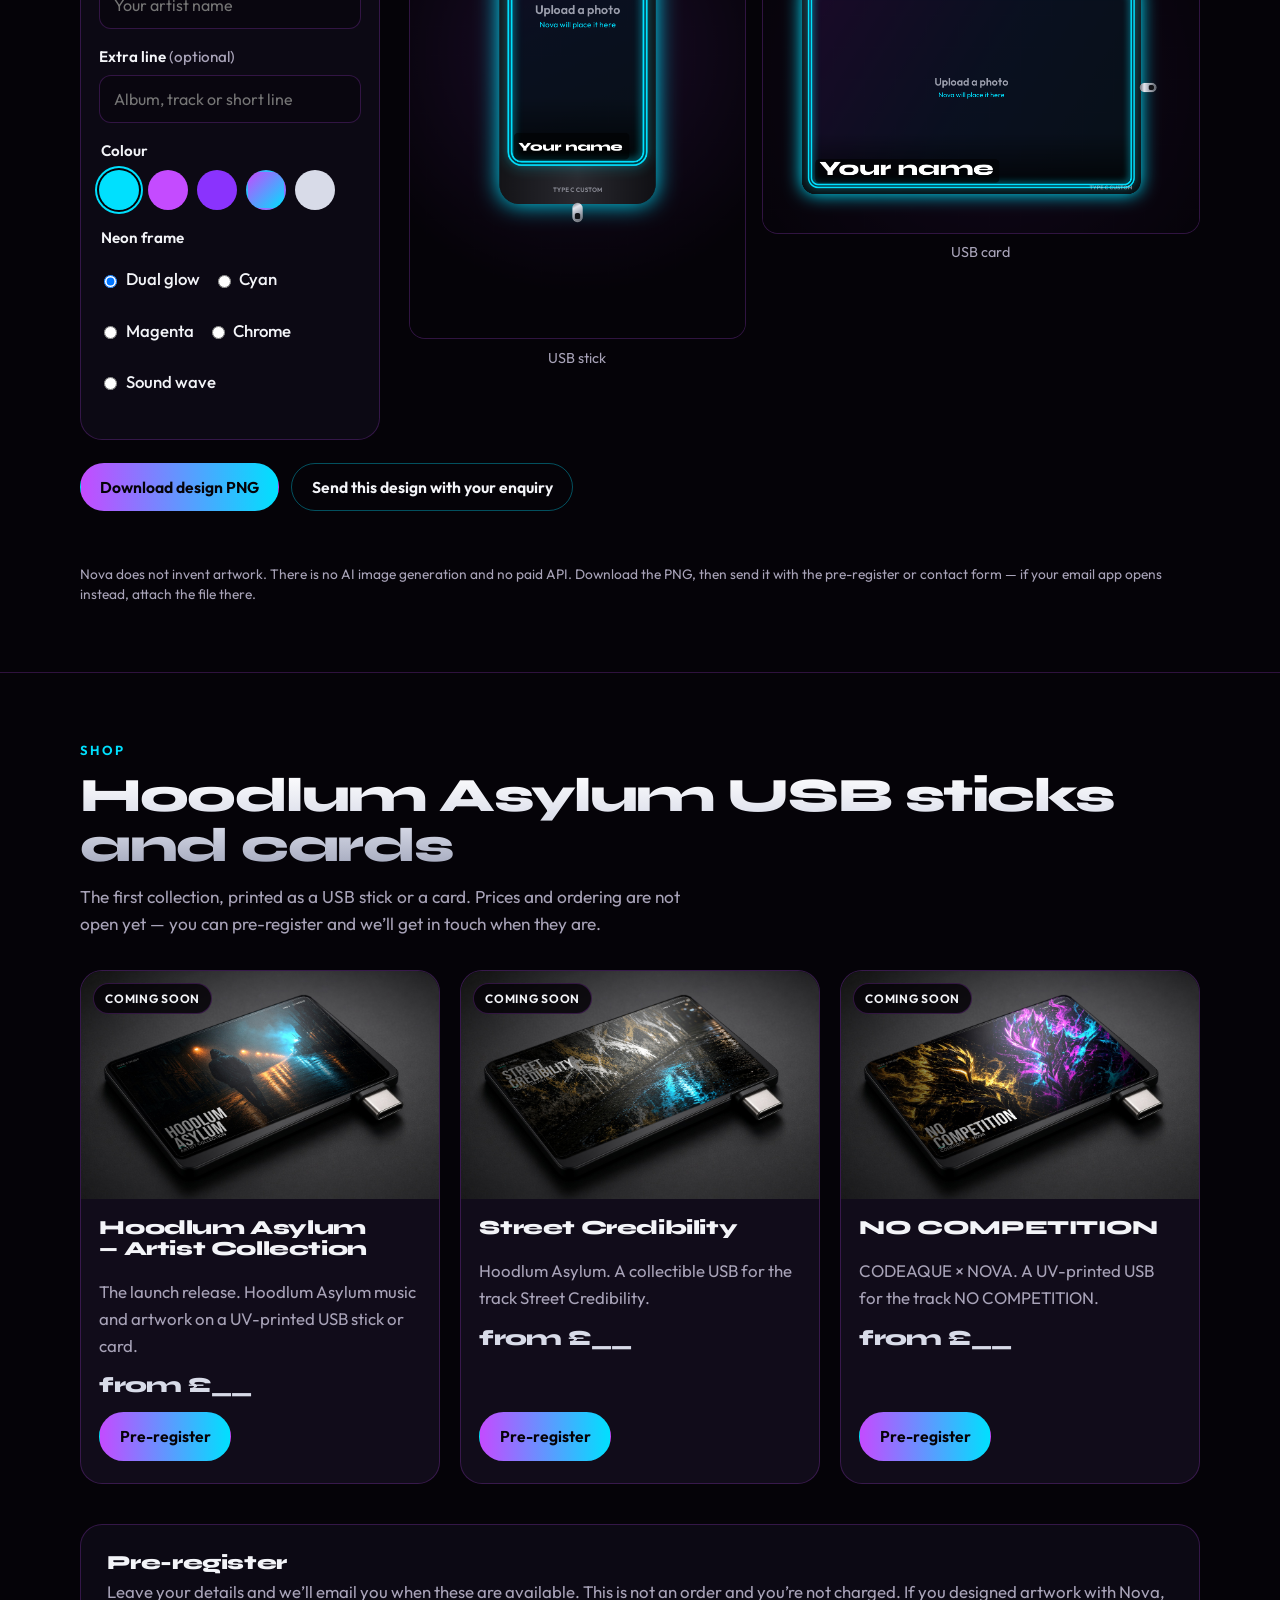
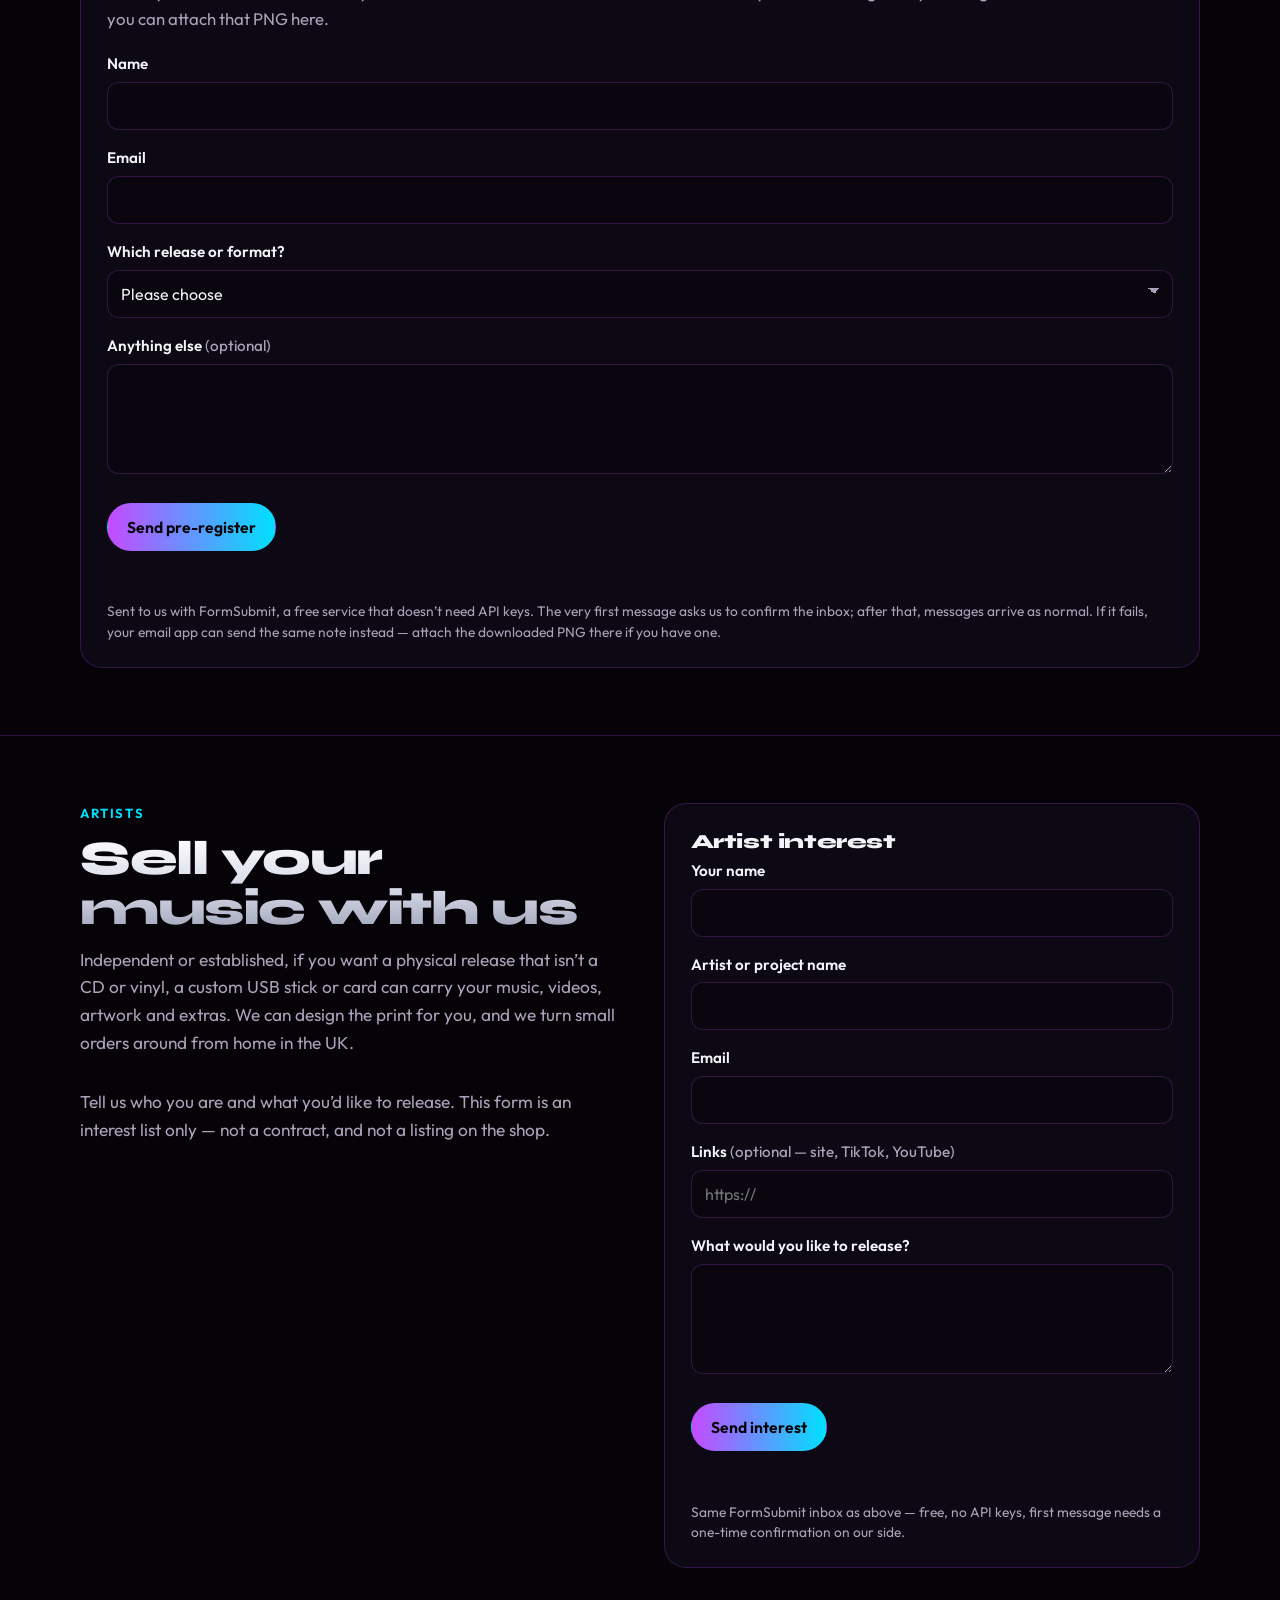
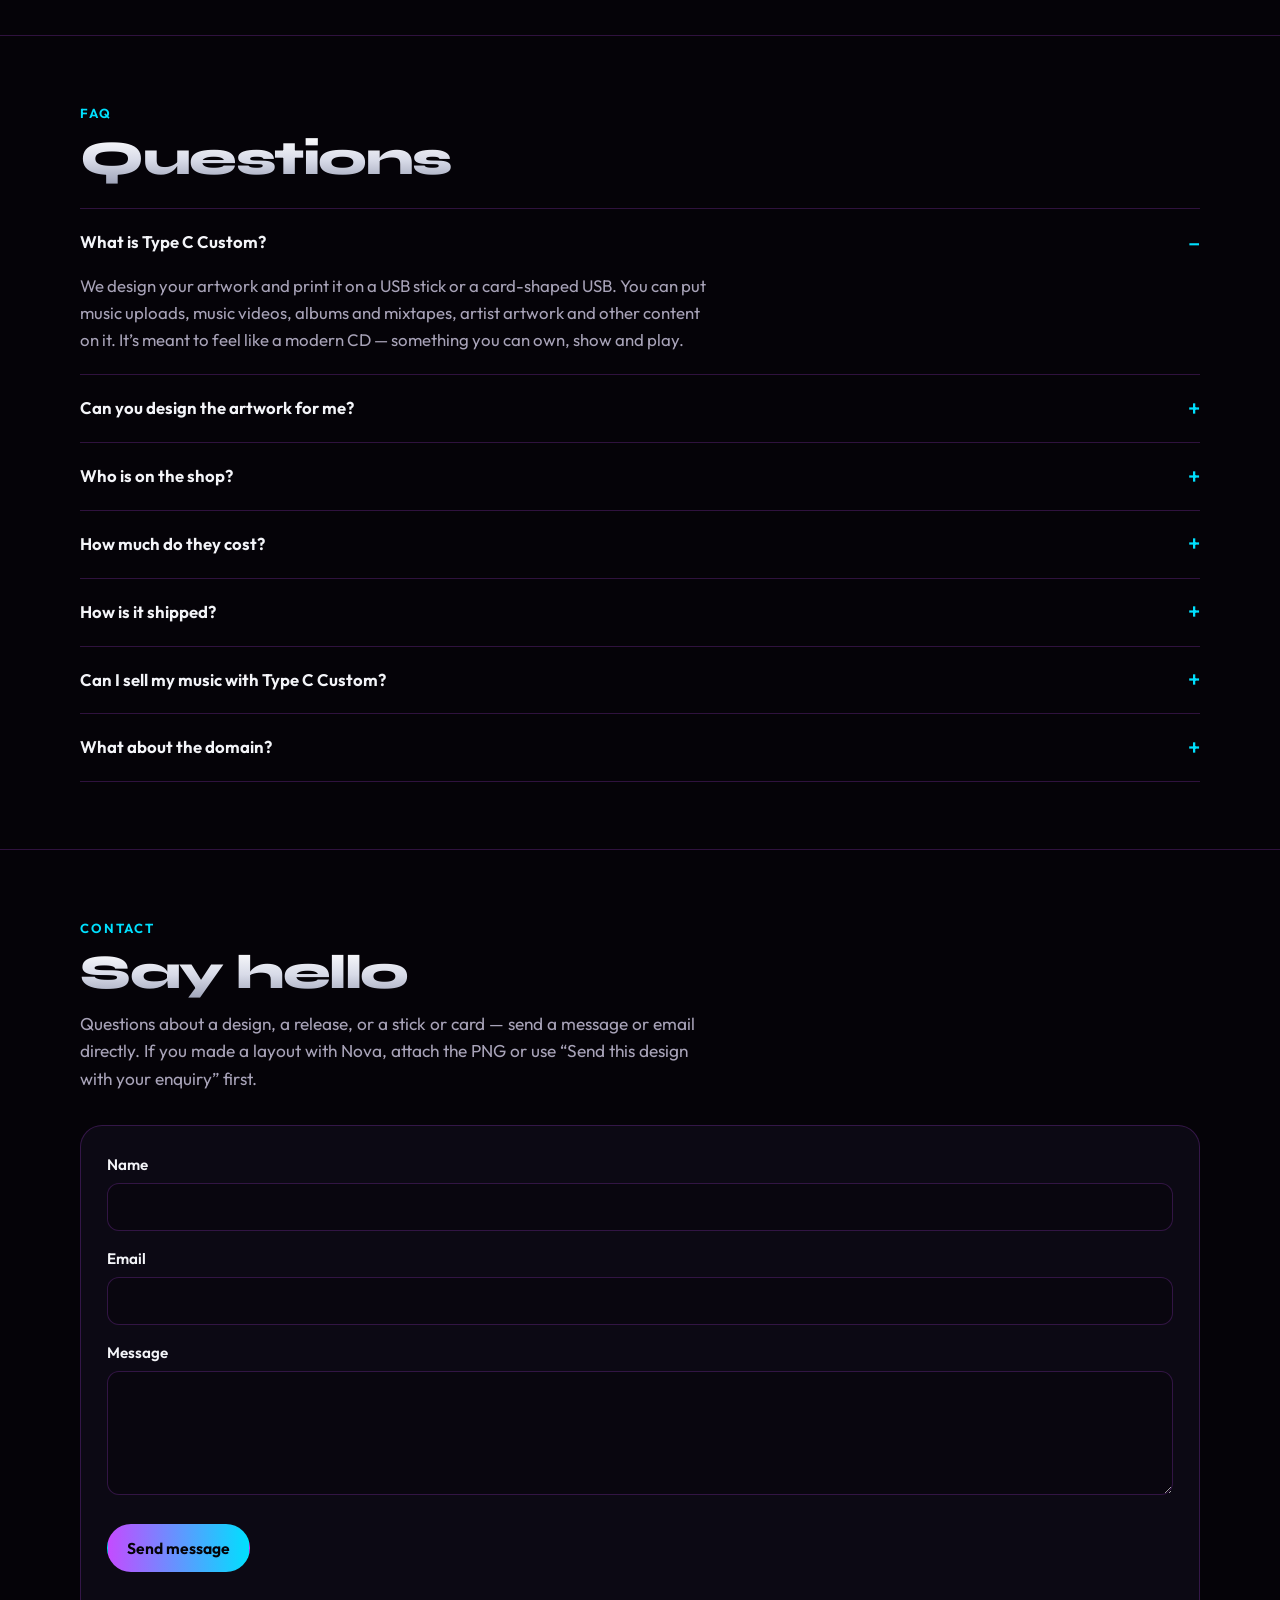
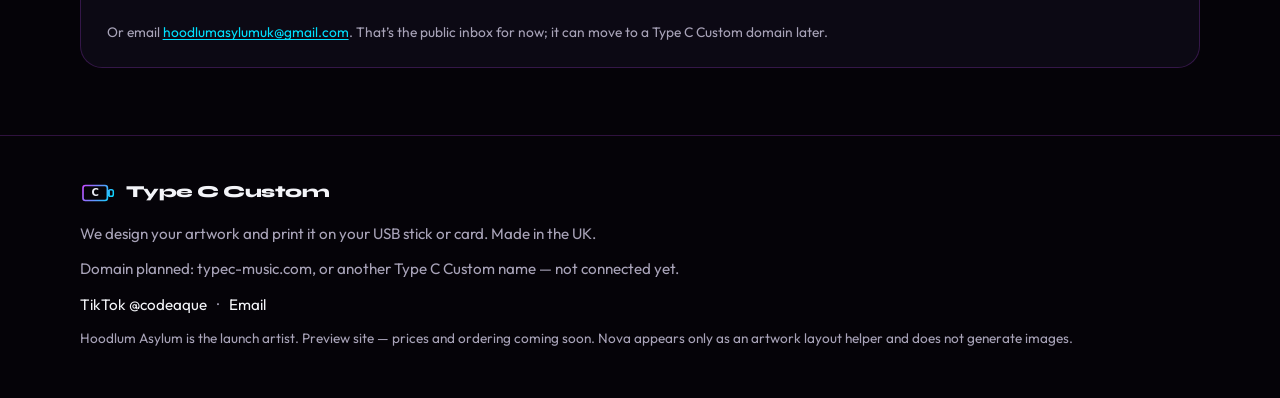
==== commit 4aa79034: "Rebase site as Type C Custom with banner and Nova designer Use Code's banner as the homepage hero, s" ====
--- a/index.html
+++ b/index.html
@@ -3,16 +3,16 @@
 <head>
   <meta charset="utf-8">
   <meta name="viewport" content="width=device-width, initial-scale=1">
-  <title>Type C Music — Music you can hold</title>
-  <meta name="description" content="Independent and established artists sell their music on custom UV-printed USB-C cards. Collectible, like a modern CD. Shipped fast from the UK.">
-  <meta name="theme-color" content="#070708">
+  <title>Type C Custom — We design your artwork and print it on your USB stick or card</title>
+  <meta name="description" content="Type C Custom designs your artwork and prints it on a USB stick or card. Music uploads, music videos, albums and mixtapes, artist artwork and other content. Shipped from the UK.">
+  <meta name="theme-color" content="#050308">
   <meta property="og:type" content="website">
-  <meta property="og:title" content="Type C Music — Music you can hold">
-  <meta property="og:description" content="Custom UV-printed USB-C music cards from independent and established artists. Shipped fast from the UK.">
+  <meta property="og:title" content="Type C Custom — Artwork on USB sticks and cards">
+  <meta property="og:description" content="We design your artwork and print it on your USB stick or card. Music, videos, albums, artwork and custom content.">
   <meta property="og:image" content="https://hoodlumasylum.github.io/typec-music/assets/og.jpg">
   <meta name="twitter:card" content="summary_large_image">
-  <meta name="twitter:title" content="Type C Music — Music you can hold">
-  <meta name="twitter:description" content="Custom UV-printed USB-C music cards from independent and established artists. Shipped fast from the UK.">
+  <meta name="twitter:title" content="Type C Custom — Artwork on USB sticks and cards">
+  <meta name="twitter:description" content="We design your artwork and print it on your USB stick or card.">
   <meta name="twitter:image" content="https://hoodlumasylum.github.io/typec-music/assets/og.jpg">
   <link rel="icon" href="assets/favicon.ico" sizes="any">
   <link rel="icon" type="image/png" href="assets/favicon-32.png" sizes="32x32">
@@ -26,69 +26,181 @@
     <div class="wrap header-inner">
       <a class="brand" href="#top">
         <img src="assets/logo.svg" alt="" width="36" height="36">
-        <span>Type C Music</span>
+        <span>Type C Custom</span>
       </a>
       <button class="nav-toggle" type="button" aria-expanded="false" aria-controls="site-nav" aria-label="Open menu">
         <span></span><span></span>
       </button>
       <nav id="site-nav" class="site-nav" aria-label="Primary">
+        <a href="#offers">What we do</a>
         <a href="#how">How it works</a>
+        <a href="#nova">Design with Nova</a>
         <a href="#shop">Shop</a>
         <a href="#artists">Artists</a>
         <a href="#faq">FAQ</a>
         <a href="#contact">Contact</a>
-        <a class="btn btn-small btn-primary" href="#shop">Pre-register</a>
+        <a class="btn btn-small btn-primary" href="#pre-register">Pre-register</a>
       </nav>
     </div>
   </header>
 
   <main id="main">
-    <section class="hero" id="top">
-      <div class="wrap hero-grid">
-        <div class="hero-copy">
-          <p class="eyebrow">Custom USB-C music cards · From the UK</p>
-          <h1>Music you can hold.</h1>
-          <p class="lede">Independent and established artists, printed onto collectible USB-C cards. Your songs, artwork and bonus videos — UV-printed on plastic, like a modern CD, shipped fast from home.</p>
-          <div class="hero-actions">
-            <a class="btn btn-primary" href="#shop">Shop Hoodlum Asylum</a>
-            <a class="btn btn-ghost" href="#artists">Sell your music</a>
-          </div>
-        </div>
-        <div class="hero-visual">
-          <img src="assets/hero.jpg" width="1280" height="720" alt="A card-shaped USB-C stick UV-printed with Hoodlum Asylum artwork: a hooded figure walking a rain-soaked street at night.">
-        </div>
+    <section class="banner" id="top">
+      <img src="assets/banner.jpg" width="1536" height="1024" alt="Type C Custom banner: chrome TYPE C CUSTOM lettering under a silver crown, neon purple and cyan glow, speakers and sound waves. Icons for Music uploads, Music videos, Albums and Mixtapes, Artist artwork and Other content. A USB stick and a printed card. Tagline: We design your artwork and print it on your USB stick or card.">
+    </section>
+
+    <section class="cta-strip">
+      <div class="wrap cta-strip-inner">
+        <p>We design your artwork and print it on your USB stick or card.</p>
+        <div class="hero-actions">
+          <a class="btn btn-primary" href="#nova">Design with Nova</a>
+          <a class="btn btn-ghost" href="#shop">Shop Hoodlum Asylum</a>
+          <a class="btn btn-ghost" href="#artists">Sell your music</a>
+        </div>
+      </div>
+    </section>
+
+    <section class="offers" id="offers">
+      <div class="wrap">
+        <p class="eyebrow">What you can put on a stick or card</p>
+        <h2>Five kinds of custom content</h2>
+        <p class="section-intro">Independent and established artists can fill a Type C Custom USB with whatever the release needs — not just a single track.</p>
+        <ul class="offer-grid">
+          <li>
+            <span class="offer-icon" aria-hidden="true">♪</span>
+            <h3>Music uploads</h3>
+            <p>Tracks and singles, loaded onto the stick ready to play.</p>
+          </li>
+          <li>
+            <span class="offer-icon" aria-hidden="true">▶</span>
+            <h3>Music videos</h3>
+            <p>Official videos and bonus clips, sitting next to the audio.</p>
+          </li>
+          <li>
+            <span class="offer-icon" aria-hidden="true">☰</span>
+            <h3>Albums &amp; mixtapes</h3>
+            <p>A full project on one collectible USB, like a modern CD.</p>
+          </li>
+          <li>
+            <span class="offer-icon" aria-hidden="true">▣</span>
+            <h3>Artist artwork</h3>
+            <p>Cover art, photos and sleeve extras, printed on the stick or card and stored inside it.</p>
+          </li>
+          <li>
+            <span class="offer-icon" aria-hidden="true">📁</span>
+            <h3>Other content</h3>
+            <p>Lyrics, behind-the-scenes files, or anything else you want fans to take home.</p>
+          </li>
+        </ul>
+      </div>
+    </section>
+
+    <section class="service" id="service">
+      <div class="wrap narrow">
+        <p class="eyebrow">Our service</p>
+        <h2>We design your artwork and print it on your USB stick or card</h2>
+        <p class="section-intro">Tell us the look you want, or sketch it first with Nova below. We can design the artwork for you, UV-print it onto a USB stick or a card-shaped USB, load your files, and post small orders from home in the UK — usually with Royal Mail.</p>
+        <a class="btn btn-primary" href="#contact">Ask about a design</a>
       </div>
     </section>
 
     <section class="how" id="how">
       <div class="wrap">
         <p class="eyebrow">How it works</p>
-        <h2>Choose, print, post.</h2>
+        <h2>Choose, design, print, post.</h2>
         <ol class="steps">
           <li>
             <span class="step-num">01</span>
-            <h3>Choose your artist</h3>
-            <p>Start with Hoodlum Asylum, the launch artist. More artists will appear here as they join.</p>
+            <h3>Choose your content</h3>
+            <p>Music, videos, an album or mixtape, artwork, or other files — start with Hoodlum Asylum in the shop, or bring your own release.</p>
           </li>
           <li>
             <span class="step-num">02</span>
-            <h3>Pick your stick design</h3>
-            <p>Each USB-C card is UV-printed with original artwork. Music, sleeve art and bonus videos can all go on the stick.</p>
+            <h3>Design the stick or card</h3>
+            <p>Use Design with Nova to lay out a photo and name, or ask us to design the artwork for you.</p>
           </li>
           <li>
             <span class="step-num">03</span>
-            <h3>Shipped fast from the UK</h3>
-            <p>Small orders are printed, loaded and posted from home, usually with Royal Mail. Built for little runs that need to go out quickly.</p>
+            <h3>We print and ship from the UK</h3>
+            <p>Small orders are printed, loaded and posted from home, usually with Royal Mail, for little runs that need to go out quickly.</p>
           </li>
         </ol>
+      </div>
+    </section>
+
+    <section class="nova" id="nova">
+      <div class="wrap">
+        <div class="nova-intro">
+          <img class="nova-face" src="assets/nova-face.webp" width="560" height="560" alt="Nova, a gold-marked face who helps you lay out artwork.">
+          <div>
+            <p class="eyebrow">Design with Nova</p>
+            <h2>Lay out your artwork with Nova</h2>
+            <p>Hi — I’m Nova. Upload a photo, add your artist name, pick colours from the Type C Custom palette and a neon frame, and I’ll show it on a USB stick and a card. This all happens in your browser. I don’t generate images with AI — I only place the photo and text you give me, so what you see is the layout we can print from.</p>
+          </div>
+        </div>
+
+        <div class="nova-studio">
+          <form class="nova-controls" id="nova-form" action="javascript:void(0)">
+            <div class="field">
+              <label for="nova-photo">Upload a photo</label>
+              <input id="nova-photo" name="photo" type="file" accept="image/*">
+            </div>
+            <div class="field">
+              <label for="nova-name">Artist / name</label>
+              <input id="nova-name" name="artist" type="text" maxlength="48" placeholder="Your artist name" autocomplete="off">
+            </div>
+            <div class="field">
+              <label for="nova-line">Extra line <span class="optional">(optional)</span></label>
+              <input id="nova-line" name="line" type="text" maxlength="60" placeholder="Album, track or short line" autocomplete="off">
+            </div>
+            <fieldset class="swatch-field">
+              <legend>Colour</legend>
+              <div class="swatches" id="nova-colours" role="radiogroup" aria-label="Type C Custom colours">
+                <button type="button" class="swatch is-on" data-colour="cyan" style="--swatch:#00e0fe" aria-pressed="true" title="Cyan"><span class="visually-hidden">Cyan</span></button>
+                <button type="button" class="swatch" data-colour="magenta" style="--swatch:#c44bff" aria-pressed="false" title="Magenta"><span class="visually-hidden">Magenta</span></button>
+                <button type="button" class="swatch" data-colour="purple" style="--swatch:#8a33fd" aria-pressed="false" title="Purple"><span class="visually-hidden">Purple</span></button>
+                <button type="button" class="swatch" data-colour="dual" style="--swatch:linear-gradient(135deg,#c44bff,#00e0fe)" aria-pressed="false" title="Cyan and magenta"><span class="visually-hidden">Cyan and magenta</span></button>
+                <button type="button" class="swatch" data-colour="chrome" style="--swatch:#d8dbe8" aria-pressed="false" title="Chrome silver"><span class="visually-hidden">Chrome silver</span></button>
+              </div>
+            </fieldset>
+            <fieldset class="swatch-field">
+              <legend>Neon frame</legend>
+              <div class="frames" id="nova-frames" role="radiogroup" aria-label="Frame styles">
+                <label class="frame-opt"><input type="radio" name="frame" value="dual" checked> Dual glow</label>
+                <label class="frame-opt"><input type="radio" name="frame" value="cyan"> Cyan</label>
+                <label class="frame-opt"><input type="radio" name="frame" value="magenta"> Magenta</label>
+                <label class="frame-opt"><input type="radio" name="frame" value="chrome"> Chrome</label>
+                <label class="frame-opt"><input type="radio" name="frame" value="wave"> Sound wave</label>
+              </div>
+            </fieldset>
+          </form>
+
+          <div class="nova-previews">
+            <figure>
+              <canvas id="preview-stick" width="600" height="900" aria-label="Live USB stick preview"></canvas>
+              <figcaption>USB stick</figcaption>
+            </figure>
+            <figure>
+              <canvas id="preview-card" width="900" height="600" aria-label="Live USB card preview"></canvas>
+              <figcaption>USB card</figcaption>
+            </figure>
+          </div>
+        </div>
+
+        <div class="nova-actions">
+          <button class="btn btn-primary" type="button" id="nova-download">Download design PNG</button>
+          <button class="btn btn-ghost" type="button" id="nova-send">Send this design with your enquiry</button>
+          <p class="form-note" id="nova-status" role="status" aria-live="polite"></p>
+          <p class="form-note">Nova does not invent artwork. There is no AI image generation and no paid API. Download the PNG, then send it with the pre-register or contact form — if your email app opens instead, attach the file there.</p>
+        </div>
       </div>
     </section>
 
     <section class="shop" id="shop">
       <div class="wrap">
         <p class="eyebrow">Shop</p>
-        <h2>Hoodlum Asylum USB-C sticks</h2>
-        <p class="section-intro">The first collection. Prices and ordering are not open yet — you can pre-register and we’ll get in touch when they are.</p>
+        <h2>Hoodlum Asylum USB sticks and cards</h2>
+        <p class="section-intro">The first collection, printed as a USB stick or a card. Prices and ordering are not open yet — you can pre-register and we’ll get in touch when they are.</p>
 
         <div class="product-grid">
           <article class="product" id="product-collection">
@@ -98,7 +210,7 @@
             </div>
             <div class="product-body">
               <h3>Hoodlum Asylum — Artist Collection</h3>
-              <p>The launch stick. Hoodlum Asylum music and artwork on a UV-printed USB-C card.</p>
+              <p>The launch release. Hoodlum Asylum music and artwork on a UV-printed USB stick or card.</p>
               <p class="price">from £__</p>
               <a class="btn btn-primary" href="#pre-register" data-product="Hoodlum Asylum — Artist Collection">Pre-register</a>
             </div>
@@ -111,7 +223,7 @@
             </div>
             <div class="product-body">
               <h3>Street Credibility</h3>
-              <p>Hoodlum Asylum. A collectible USB-C card for the track Street Credibility.</p>
+              <p>Hoodlum Asylum. A collectible USB for the track Street Credibility.</p>
               <p class="price">from £__</p>
               <a class="btn btn-primary" href="#pre-register" data-product="Street Credibility">Pre-register</a>
             </div>
@@ -124,7 +236,7 @@
             </div>
             <div class="product-body">
               <h3>NO COMPETITION</h3>
-              <p>CODEAQUE × NOVA. A UV-printed USB-C card for NO COMPETITION.</p>
+              <p>CODEAQUE × NOVA. A UV-printed USB for the track NO COMPETITION.</p>
               <p class="price">from £__</p>
               <a class="btn btn-primary" href="#pre-register" data-product="CODEAQUE × NOVA — NO COMPETITION">Pre-register</a>
             </div>
@@ -133,7 +245,7 @@
 
         <form class="form panel" id="pre-register" name="pre-register" data-form="pre-register">
           <h3>Pre-register</h3>
-          <p class="form-lead">Leave your details and we’ll email you when these sticks are available. This is not an order and you’re not charged.</p>
+          <p class="form-lead">Leave your details and we’ll email you when these are available. This is not an order and you’re not charged. If you designed artwork with Nova, you can attach that PNG here.</p>
           <div class="field">
             <label for="pr-name">Name</label>
             <input id="pr-name" name="name" type="text" autocomplete="name" required>
@@ -143,12 +255,14 @@
             <input id="pr-email" name="email" type="email" autocomplete="email" required>
           </div>
           <div class="field">
-            <label for="pr-product">Which stick?</label>
+            <label for="pr-product">Which release or format?</label>
             <select id="pr-product" name="stick" required>
               <option value="">Please choose</option>
               <option>Hoodlum Asylum — Artist Collection</option>
               <option>Street Credibility</option>
               <option>CODEAQUE × NOVA — NO COMPETITION</option>
+              <option>Custom design — USB stick</option>
+              <option>Custom design — USB card</option>
               <option>Tell me about all of them</option>
             </select>
           </div>
@@ -156,13 +270,14 @@
             <label for="pr-message">Anything else <span class="optional">(optional)</span></label>
             <textarea id="pr-message" name="message" rows="3"></textarea>
           </div>
+          <p class="form-note" id="pr-design-note" hidden>A Nova design PNG is ready to go with this message.</p>
           <div class="hp" aria-hidden="true">
             <label for="pr-website">Website</label>
             <input id="pr-website" name="website" type="text" tabindex="-1" autocomplete="off">
           </div>
           <button class="btn btn-primary" type="submit">Send pre-register</button>
           <p class="form-status" role="status" aria-live="polite"></p>
-          <p class="form-note">Sent to us with FormSubmit, a free service that doesn’t need API keys. The very first message asks us to confirm the inbox; after that, messages arrive as normal. If it fails, your email app can send the same note instead.</p>
+          <p class="form-note">Sent to us with FormSubmit, a free service that doesn’t need API keys. The very first message asks us to confirm the inbox; after that, messages arrive as normal. If it fails, your email app can send the same note instead — attach the downloaded PNG there if you have one.</p>
         </form>
       </div>
     </section>
@@ -172,7 +287,7 @@
         <div>
           <p class="eyebrow">Artists</p>
           <h2>Sell your music with us</h2>
-          <p class="section-intro">Independent or established, if you want a physical release that isn’t a CD or vinyl, a custom USB-C card can carry your music, artwork and bonus videos. We print the sticks at home in the UK and can turn small orders around quickly.</p>
+          <p class="section-intro">Independent or established, if you want a physical release that isn’t a CD or vinyl, a custom USB stick or card can carry your music, videos, artwork and extras. We can design the print for you, and we turn small orders around from home in the UK.</p>
           <p class="section-intro">Tell us who you are and what you’d like to release. This form is an interest list only — not a contract, and not a listing on the shop.</p>
         </div>
 
@@ -215,8 +330,12 @@
         <h2>Questions</h2>
         <div class="faq-list">
           <details open>
-            <summary>What is a Type C Music stick?</summary>
-            <p>A credit-card-shaped USB-C flash drive with your chosen artwork UV-printed straight onto the plastic. It holds the music, and can also include artwork and bonus videos. It’s meant to feel like a modern CD — something you can own, show and play.</p>
+            <summary>What is Type C Custom?</summary>
+            <p>We design your artwork and print it on a USB stick or a card-shaped USB. You can put music uploads, music videos, albums and mixtapes, artist artwork and other content on it. It’s meant to feel like a modern CD — something you can own, show and play.</p>
+          </details>
+          <details>
+            <summary>Can you design the artwork for me?</summary>
+            <p>Yes. That’s the main service. You can also use Design with Nova to lay out a photo, name and colours yourself, download the PNG, and send it with your enquiry. Nova does not generate images with AI — she only places what you upload.</p>
           </details>
           <details>
             <summary>Who is on the shop?</summary>
@@ -231,12 +350,12 @@
             <p>Small orders are made and posted from home in the UK, usually with Royal Mail. We aim to turn little orders around quickly. We haven’t published delivery times or international rates yet — ask us if you’re outside the UK.</p>
           </details>
           <details>
-            <summary>Can I sell my music on Type C Music?</summary>
+            <summary>Can I sell my music with Type C Custom?</summary>
             <p>Yes — use the artist interest form and tell us what you’d like to release. We’ll write back when we’ve read it. Sending the form doesn’t put you in the shop automatically.</p>
           </details>
           <details>
-            <summary>When will typec-music.com be live?</summary>
-            <p>The domain is planned and will be connected once it’s bought. This preview is the same website, hosted for free in the meantime.</p>
+            <summary>What about the domain?</summary>
+            <p>typec-music.com is one option, or another Type C Custom name if that fits better. Nothing is connected yet. This preview is the same website, hosted for free in the meantime.</p>
           </details>
         </div>
       </div>
@@ -246,7 +365,7 @@
       <div class="wrap narrow">
         <p class="eyebrow">Contact</p>
         <h2>Say hello</h2>
-        <p class="section-intro">Questions about an order, a release, or the sticks themselves — send a message or email directly.</p>
+        <p class="section-intro">Questions about a design, a release, or a stick or card — send a message or email directly. If you made a layout with Nova, attach the PNG or use “Send this design with your enquiry” first.</p>
 
         <form class="form panel" id="contact-form" name="contact" data-form="contact">
           <div class="field">
@@ -261,13 +380,14 @@
             <label for="ct-message">Message</label>
             <textarea id="ct-message" name="message" rows="5" required></textarea>
           </div>
+          <p class="form-note" id="ct-design-note" hidden>A Nova design PNG is ready to go with this message.</p>
           <div class="hp" aria-hidden="true">
             <label for="ct-website">Website</label>
             <input id="ct-website" name="website" type="text" tabindex="-1" autocomplete="off">
           </div>
           <button class="btn btn-primary" type="submit">Send message</button>
           <p class="form-status" role="status" aria-live="polite"></p>
-          <p class="form-note">Or email <a class="contact-email-link" href="mailto:hoodlumasylumuk@gmail.com">hoodlumasylumuk@gmail.com</a>. That’s the public inbox for now; it can move to the new domain later.</p>
+          <p class="form-note">Or email <a class="contact-email-link" href="mailto:hoodlumasylumuk@gmail.com">hoodlumasylumuk@gmail.com</a>. That’s the public inbox for now; it can move to a Type C Custom domain later.</p>
         </form>
       </div>
     </section>
@@ -277,19 +397,21 @@
     <div class="wrap footer-inner">
       <a class="brand" href="#top">
         <img src="assets/logo.svg" alt="" width="32" height="32">
-        <span>Type C Music</span>
+        <span>Type C Custom</span>
       </a>
-      <p>Custom USB-C music cards, made in the UK. Domain planned: typec-music.com</p>
+      <p>We design your artwork and print it on your USB stick or card. Made in the UK.</p>
+      <p>Domain planned: typec-music.com, or another Type C Custom name — not connected yet.</p>
       <p>
         <a href="https://www.tiktok.com/@codeaque" rel="noopener noreferrer">TikTok @codeaque</a>
         <span class="dot" aria-hidden="true">·</span>
         <a href="mailto:hoodlumasylumuk@gmail.com">Email</a>
       </p>
-      <p class="legal">Hoodlum Asylum is the launch artist. Preview site — prices and ordering coming soon.</p>
+      <p class="legal">Hoodlum Asylum is the launch artist. Preview site — prices and ordering coming soon. Nova appears only as an artwork layout helper and does not generate images.</p>
     </div>
   </footer>
 
   <script src="config.js"></script>
   <script src="script.js"></script>
+  <script src="designer.js"></script>
 </body>
 </html>
--- a/styles.css
+++ b/styles.css
@@ -15,15 +15,17 @@
 }
 
 :root {
-  --bg: #070708;
-  --bg-elev: #101014;
-  --bg-card: #15151a;
-  --text: #f3f0e8;
-  --muted: #9c988f;
-  --line: rgba(255, 255, 255, 0.1);
-  --accent: #00e8c4;
-  --accent-dim: rgba(0, 232, 196, 0.14);
-  --accent-2: #e8b86d;
+  --bg: #050308;
+  --bg-elev: #0c0914;
+  --bg-card: #110c1a;
+  --text: #f3f4f8;
+  --muted: #a8a3b8;
+  --line: rgba(196, 75, 255, 0.22);
+  --accent: #00e0fe;
+  --accent-2: #c44bff;
+  --purple: #8a33fd;
+  --chrome: #d8dbe8;
+  --accent-dim: rgba(0, 224, 254, 0.12);
   --radius: 18px;
   --max: 1120px;
   --header: 64px;
@@ -78,12 +80,23 @@
   left: 12px;
   top: -80px;
   background: var(--accent);
-  color: #04110e;
+  color: #050308;
   padding: 8px 14px;
   z-index: 100;
   font-weight: 600;
 }
 .skip:focus { top: 12px; }
+
+.visually-hidden {
+  position: absolute;
+  width: 1px;
+  height: 1px;
+  padding: 0;
+  margin: -1px;
+  overflow: hidden;
+  clip: rect(0,0,0,0);
+  border: 0;
+}
 
 .wrap {
   width: min(var(--max), calc(100% - 32px));
@@ -109,9 +122,16 @@
   margin: 0 0 0.7rem;
 }
 
-h1 { font-size: clamp(2.6rem, 9vw, 5.4rem); }
-h2 { font-size: clamp(1.9rem, 5vw, 3.1rem); }
-h3 { font-size: 1.25rem; letter-spacing: -0.02em; }
+h1, h2 {
+  background: linear-gradient(180deg, #ffffff 0%, #d8dbe8 52%, #9ea3b8 100%);
+  -webkit-background-clip: text;
+  background-clip: text;
+  color: transparent;
+}
+
+h1 { font-size: clamp(2.4rem, 8vw, 4.6rem); }
+h2 { font-size: clamp(1.85rem, 5vw, 3rem); }
+h3 { font-size: 1.25rem; letter-spacing: -0.02em; color: var(--text); }
 
 .lede,
 .section-intro {
@@ -128,7 +148,7 @@
   top: 0;
   z-index: 50;
   height: var(--header);
-  background: rgba(7, 7, 8, 0.84);
+  background: rgba(5, 3, 8, 0.88);
   backdrop-filter: blur(16px);
   -webkit-backdrop-filter: blur(16px);
   border-bottom: 1px solid var(--line);
@@ -146,7 +166,7 @@
   display: inline-flex;
   align-items: center;
   gap: 10px;
-  color: var(--text);
+  color: var(--chrome);
   text-decoration: none;
   font-family: var(--font-display);
   font-weight: 800;
@@ -175,31 +195,30 @@
   right: 12px;
   height: 2px;
   background: currentColor;
-  transition: transform 0.2s ease, top 0.2s ease, opacity 0.2s ease;
+  transition: transform 0.2s ease, top 0.2s ease;
 }
 
 .nav-toggle span:first-child { top: 18px; }
 .nav-toggle span:last-child { top: 24px; }
-
 .nav-toggle[aria-expanded="true"] span:first-child { top: 21px; transform: rotate(45deg); }
 .nav-toggle[aria-expanded="true"] span:last-child { top: 21px; transform: rotate(-45deg); }
 
 .site-nav {
   display: flex;
   align-items: center;
-  gap: 1.15rem;
+  gap: 0.95rem;
 }
 
 .site-nav a {
   color: var(--text);
   text-decoration: none;
-  font-size: 0.95rem;
+  font-size: 0.92rem;
   font-weight: 500;
+  white-space: nowrap;
 }
 
 .site-nav a:hover { color: var(--accent); }
-
-.site-nav .btn { margin-left: 0.4rem; }
+.site-nav .btn { margin-left: 0.25rem; }
 
 /* Buttons */
 .btn {
@@ -222,52 +241,96 @@
 .btn-small { min-height: 40px; padding: 0.45rem 0.95rem; font-size: 0.9rem; }
 
 .btn-primary {
-  background: var(--accent);
-  color: #04110e;
-  border-color: var(--accent);
-}
-
-.btn-primary:hover { background: #fff; color: #04110e; border-color: #fff; }
+  background: linear-gradient(90deg, #c44bff 0%, #00e0fe 100%);
+  color: #050308;
+  border-color: transparent;
+}
+
+.btn-primary:hover { filter: brightness(1.08); color: #050308; }
 
 .btn-ghost {
-  border-color: var(--line);
+  border-color: rgba(0, 224, 254, 0.35);
   color: var(--text);
 }
 
 .btn-ghost:hover { border-color: var(--accent); color: var(--accent); background: var(--accent-dim); }
-
-/* Hero */
-.hero {
-  padding: 2.2rem 0 4.5rem;
-  overflow: hidden;
-  background:
-    radial-gradient(900px 420px at 80% 20%, rgba(0, 232, 196, 0.07), transparent 55%),
-    radial-gradient(700px 400px at 10% 80%, rgba(232, 184, 109, 0.06), transparent 55%);
-}
-
-.hero-grid {
-  display: grid;
-  gap: 2rem;
-  align-items: center;
-}
-
-.hero-copy h1 { margin-bottom: 1rem; }
 
 .hero-actions {
   display: flex;
   flex-wrap: wrap;
   gap: 0.75rem;
-  margin-top: 1.6rem;
-}
-
-.hero-visual img {
+}
+
+/* Banner */
+.banner { background: #000; }
+.banner img {
   width: 100%;
-  border-radius: 20px;
-  box-shadow: 0 30px 80px rgba(0, 0, 0, 0.45);
-}
-
-/* How it works */
-.how { padding: 4.5rem 0; border-top: 1px solid var(--line); }
+  height: auto;
+  max-height: calc(100dvh - var(--header));
+  object-fit: contain;
+  object-position: center center;
+  display: block;
+  margin: 0 auto;
+}
+
+.cta-strip {
+  padding: 1.6rem 0 2.2rem;
+  border-bottom: 1px solid var(--line);
+  background:
+    radial-gradient(600px 180px at 20% 0%, rgba(196, 75, 255, 0.16), transparent 60%),
+    radial-gradient(600px 180px at 80% 100%, rgba(0, 224, 254, 0.12), transparent 60%);
+}
+
+.cta-strip-inner { display: grid; gap: 1rem; }
+.cta-strip p {
+  margin: 0;
+  font-family: var(--font-display);
+  font-weight: 800;
+  font-size: clamp(1.15rem, 3vw, 1.6rem);
+  letter-spacing: -0.03em;
+  color: var(--chrome);
+}
+
+/* Offers / service / how */
+.offers, .service, .how, .nova, .shop, .artists, .faq, .contact {
+  padding: 4.2rem 0;
+  border-top: 1px solid var(--line);
+}
+
+.offer-grid {
+  list-style: none;
+  margin: 0;
+  padding: 0;
+  display: grid;
+  gap: 1rem;
+}
+
+.offer-grid li {
+  background: var(--bg-card);
+  border: 1px solid var(--line);
+  border-radius: var(--radius);
+  padding: 1.2rem 1.15rem 1.35rem;
+}
+
+.offer-icon {
+  display: inline-flex;
+  align-items: center;
+  justify-content: center;
+  width: 42px;
+  height: 42px;
+  border-radius: 12px;
+  margin-bottom: 0.7rem;
+  color: var(--accent);
+  border: 1px solid rgba(0, 224, 254, 0.35);
+  background: rgba(196, 75, 255, 0.1);
+  box-shadow: 0 0 18px rgba(196, 75, 255, 0.2);
+  font-size: 1.15rem;
+}
+
+.offer-grid h3 { margin-bottom: 0.35rem; text-wrap: balance; }
+.offer-grid p { margin: 0; color: var(--muted); }
+
+.service .btn { margin-top: 0.4rem; }
 
 .steps {
   list-style: none;
@@ -289,7 +352,10 @@
   font-family: var(--font-display);
   font-weight: 800;
   font-size: 2rem;
-  color: var(--accent);
+  background: linear-gradient(90deg, #c44bff, #00e0fe);
+  -webkit-background-clip: text;
+  background-clip: text;
+  color: transparent;
   letter-spacing: -0.04em;
   margin-bottom: 0.5rem;
 }
@@ -297,9 +363,107 @@
 .steps h3 { margin-bottom: 0.4rem; text-wrap: balance; }
 .steps p { margin: 0; color: var(--muted); }
 
+/* Nova designer */
+.nova-intro {
+  display: grid;
+  gap: 1.4rem;
+  align-items: center;
+  margin-bottom: 2rem;
+}
+
+.nova-face {
+  width: min(100%, 280px);
+  border-radius: 50%;
+  justify-self: center;
+  box-shadow:
+    0 0 0 2px rgba(232, 184, 109, 0.35),
+    0 0 40px rgba(196, 75, 255, 0.28);
+}
+
+.nova-studio {
+  display: grid;
+  gap: 1.5rem;
+}
+
+.nova-controls {
+  background: var(--bg-elev);
+  border: 1px solid var(--line);
+  border-radius: 22px;
+  padding: 1.3rem 1.15rem 1.2rem;
+}
+
+.nova-previews {
+  display: grid;
+  gap: 1rem;
+}
+
+.nova-previews figure { margin: 0; }
+.nova-previews figcaption {
+  text-align: center;
+  color: var(--muted);
+  font-size: 0.9rem;
+  margin-top: 0.45rem;
+}
+
+.nova-previews canvas {
+  width: 100%;
+  height: auto;
+  display: block;
+  background: #07050c;
+  border-radius: 16px;
+  border: 1px solid var(--line);
+}
+
+.nova-actions {
+  display: flex;
+  flex-wrap: wrap;
+  gap: 0.75rem;
+  align-items: center;
+  margin-top: 1.4rem;
+}
+
+.nova-actions .form-note { flex-basis: 100%; }
+
+.swatch-field {
+  border: 0;
+  margin: 0 0 1rem;
+  padding: 0;
+}
+
+.swatch-field legend {
+  font-weight: 600;
+  margin-bottom: 0.45rem;
+  font-size: 0.95rem;
+}
+
+.swatches { display: flex; flex-wrap: wrap; gap: 0.55rem; }
+
+.swatch {
+  width: 40px;
+  height: 40px;
+  border-radius: 999px;
+  border: 2px solid transparent;
+  background: var(--swatch);
+  cursor: pointer;
+  padding: 0;
+}
+
+.swatch.is-on {
+  box-shadow: 0 0 0 2px var(--bg), 0 0 0 4px var(--accent);
+}
+
+.frames { display: flex; flex-wrap: wrap; gap: 0.45rem 0.8rem; }
+
+.frame-opt {
+  display: inline-flex;
+  align-items: center;
+  gap: 0.35rem;
+  min-height: 44px;
+  font-weight: 500;
+  cursor: pointer;
+}
+
 /* Shop */
-.shop { padding: 4.5rem 0; border-top: 1px solid var(--line); }
-
 .product-grid {
   display: grid;
   gap: 1.25rem;
@@ -315,14 +479,14 @@
   flex-direction: column;
 }
 
-.product-media { position: relative; background: #0b0b0d; }
+.product-media { position: relative; background: #07050c; }
 .product-media img { width: 100%; }
 
 .badge {
   position: absolute;
   top: 12px;
   left: 12px;
-  background: rgba(7, 7, 8, 0.82);
+  background: rgba(5, 3, 8, 0.86);
   color: var(--text);
   border: 1px solid var(--line);
   border-radius: 999px;
@@ -342,7 +506,7 @@
   font-family: var(--font-display);
   font-weight: 800;
   font-size: 1.35rem;
-  color: var(--text) !important;
+  color: var(--chrome) !important;
   letter-spacing: -0.03em;
 }
 
@@ -354,9 +518,9 @@
   padding: 1.4rem 1.2rem 1.3rem;
 }
 
+.form { position: relative; }
 .form h3 { margin-bottom: 0.4rem; }
 .form-lead { color: var(--muted); margin: 0 0 1.2rem; }
-
 .field { margin-bottom: 1rem; }
 
 .field label {
@@ -375,7 +539,7 @@
   min-height: 48px;
   border-radius: 12px;
   border: 1px solid var(--line);
-  background: #0c0c0f;
+  background: #09060f;
   color: var(--text);
   font-family: var(--font);
   font-size: 1rem;
@@ -409,13 +573,10 @@
   overflow: hidden;
 }
 
-.form { position: relative; }
 .form .btn { margin-top: 0.3rem; }
-
 .form-status { min-height: 1.4em; margin: 0.8rem 0 0; font-weight: 600; }
 .form-status.ok { color: var(--accent); }
 .form-status.err { color: #ff8b8b; }
-
 .form-note {
   margin: 0.9rem 0 0;
   color: var(--muted);
@@ -423,16 +584,7 @@
   line-height: 1.5;
 }
 
-/* Artists / FAQ / contact */
-.artists,
-.faq,
-.contact { padding: 4.5rem 0; border-top: 1px solid var(--line); }
-
-.artists-grid {
-  display: grid;
-  gap: 2rem;
-}
-
+.artists-grid { display: grid; gap: 2rem; }
 .faq-list { margin-top: 1.5rem; }
 
 details {
@@ -472,7 +624,6 @@
   max-width: 40rem;
 }
 
-/* Footer */
 .site-footer {
   border-top: 1px solid var(--line);
   padding: 2.4rem 0 3rem;
@@ -497,38 +648,31 @@
   margin: 0 auto;
 }
 
-/* Desktop */
 @media (min-width: 800px) {
   .wrap { width: min(var(--max), calc(100% - 64px)); }
 
-  .hero { padding: 3.5rem 0 5.5rem; }
-
-  .hero-grid {
-    grid-template-columns: 1fr 1.05fr;
-    gap: 3rem;
-    min-height: calc(100dvh - var(--header) - 5rem);
-  }
-
-  .steps {
-    grid-template-columns: repeat(3, 1fr);
-    gap: 1.25rem;
-  }
-
-  .product-grid {
-    grid-template-columns: repeat(3, 1fr);
-    gap: 1.25rem;
-  }
-
-  .artists-grid {
-    grid-template-columns: 1fr 1fr;
-    gap: 3rem;
-    align-items: start;
-  }
-
+  .offer-grid { grid-template-columns: repeat(3, 1fr); }
+  .steps { grid-template-columns: repeat(3, 1fr); gap: 1.25rem; }
+  .product-grid { grid-template-columns: repeat(3, 1fr); }
+  .artists-grid { grid-template-columns: 1fr 1fr; gap: 3rem; align-items: start; }
   .panel { padding: 1.7rem 1.6rem 1.5rem; }
-}
-
-/* Phone nav */
+
+  .nova-intro { grid-template-columns: 220px 1fr; gap: 2rem; }
+  .nova-face { width: 220px; justify-self: start; }
+  .nova-studio { grid-template-columns: 300px 1fr; align-items: start; gap: 1.8rem; }
+  .nova-previews { grid-template-columns: 1fr 1.3fr; align-items: center; }
+  .nova-controls { position: sticky; top: calc(var(--header) + 12px); }
+}
+
+@media (min-width: 1100px) {
+  .offer-grid { grid-template-columns: repeat(5, 1fr); }
+}
+
+@media (min-width: 1100px) and (max-width: 1180px) {
+  .site-nav { gap: 0.7rem; }
+  .site-nav a { font-size: 0.86rem; }
+}
+
 @media (max-width: 799px) {
   .nav-toggle { display: block; }
 
@@ -538,7 +682,7 @@
     top: var(--header);
     left: 0;
     right: 0;
-    background: rgba(10, 10, 12, 0.97);
+    background: rgba(8, 6, 14, 0.98);
     border-bottom: 1px solid var(--line);
     flex-direction: column;
     align-items: stretch;
@@ -554,6 +698,7 @@
     display: flex;
     align-items: center;
     border-bottom: 1px solid var(--line);
+    white-space: normal;
   }
 
   .site-nav .btn {
@@ -561,4 +706,11 @@
     justify-content: center;
     border-bottom: 0;
   }
-}
+
+  .offer-grid { grid-template-columns: 1fr; }
+}
+
+@media (min-width: 560px) and (max-width: 799px) {
+  .offer-grid { grid-template-columns: 1fr 1fr; }
+  .offer-grid li:last-child { grid-column: 1 / -1; }
+}
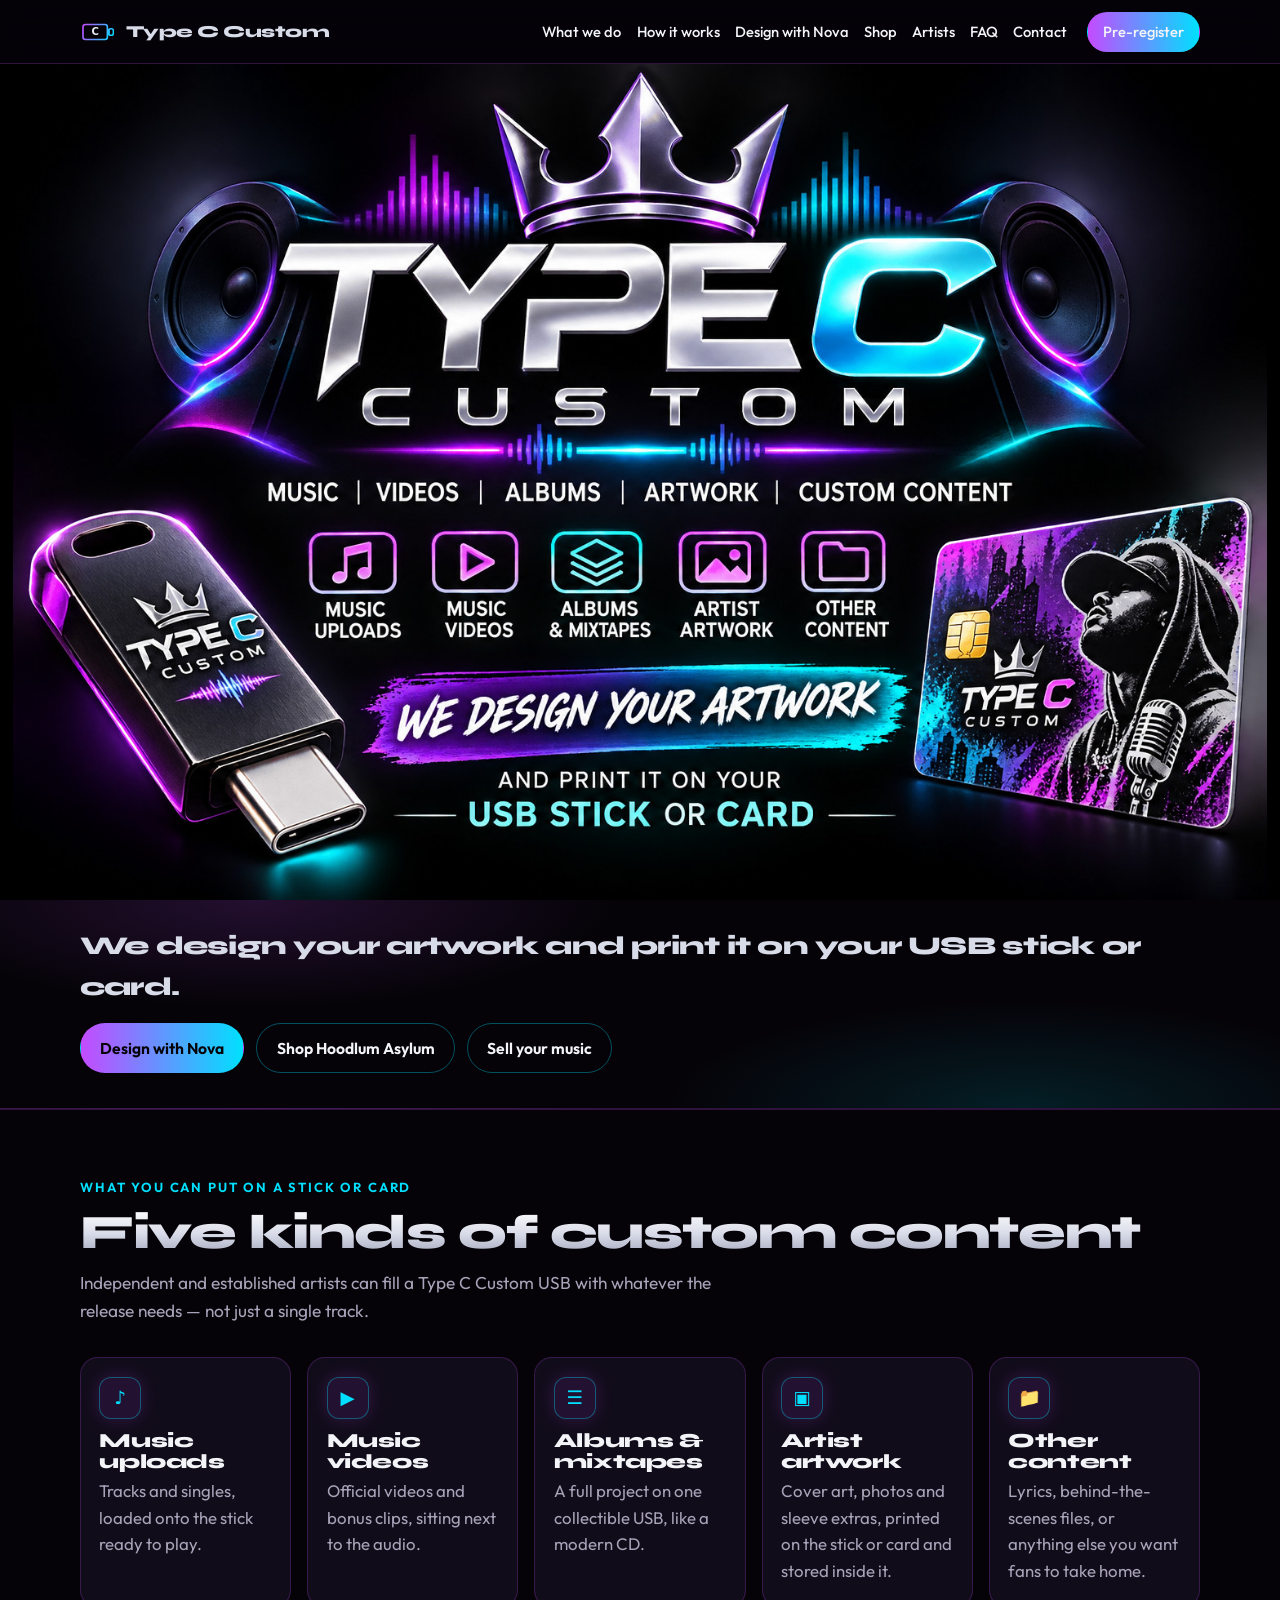
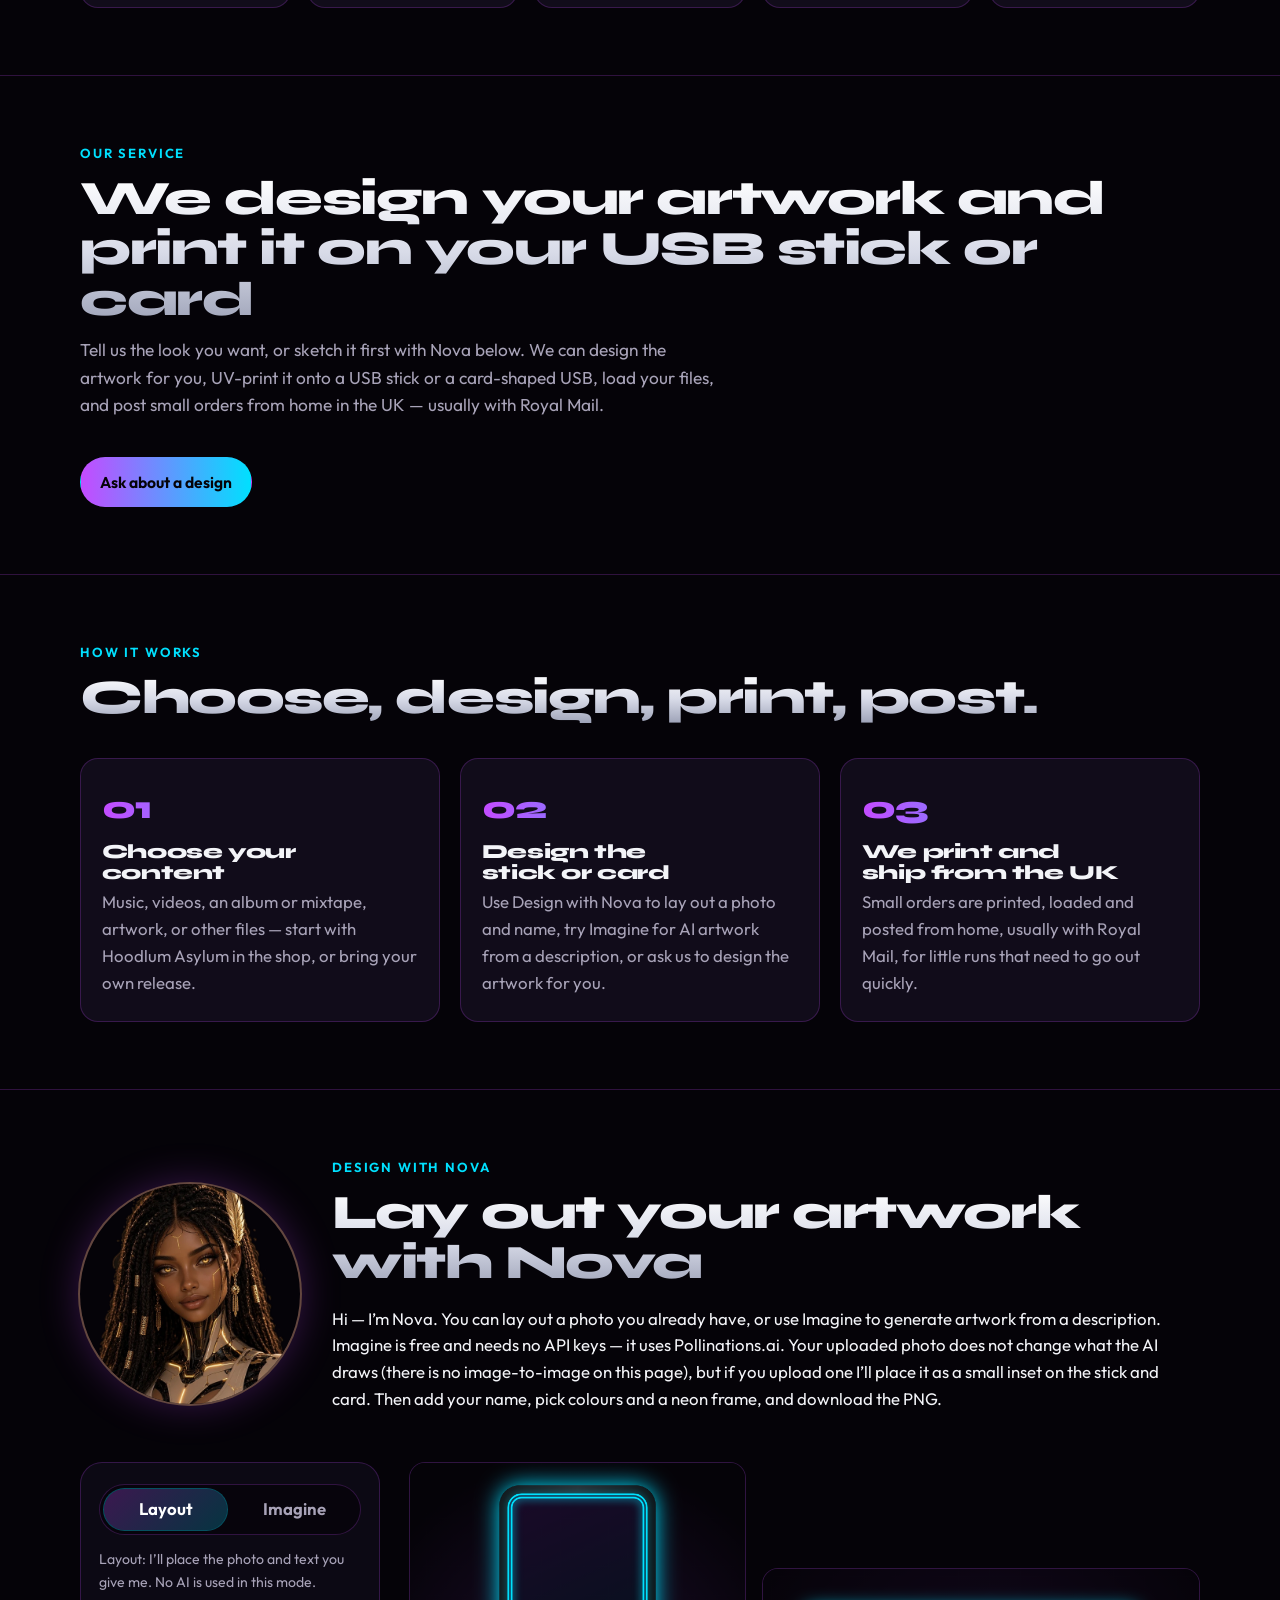
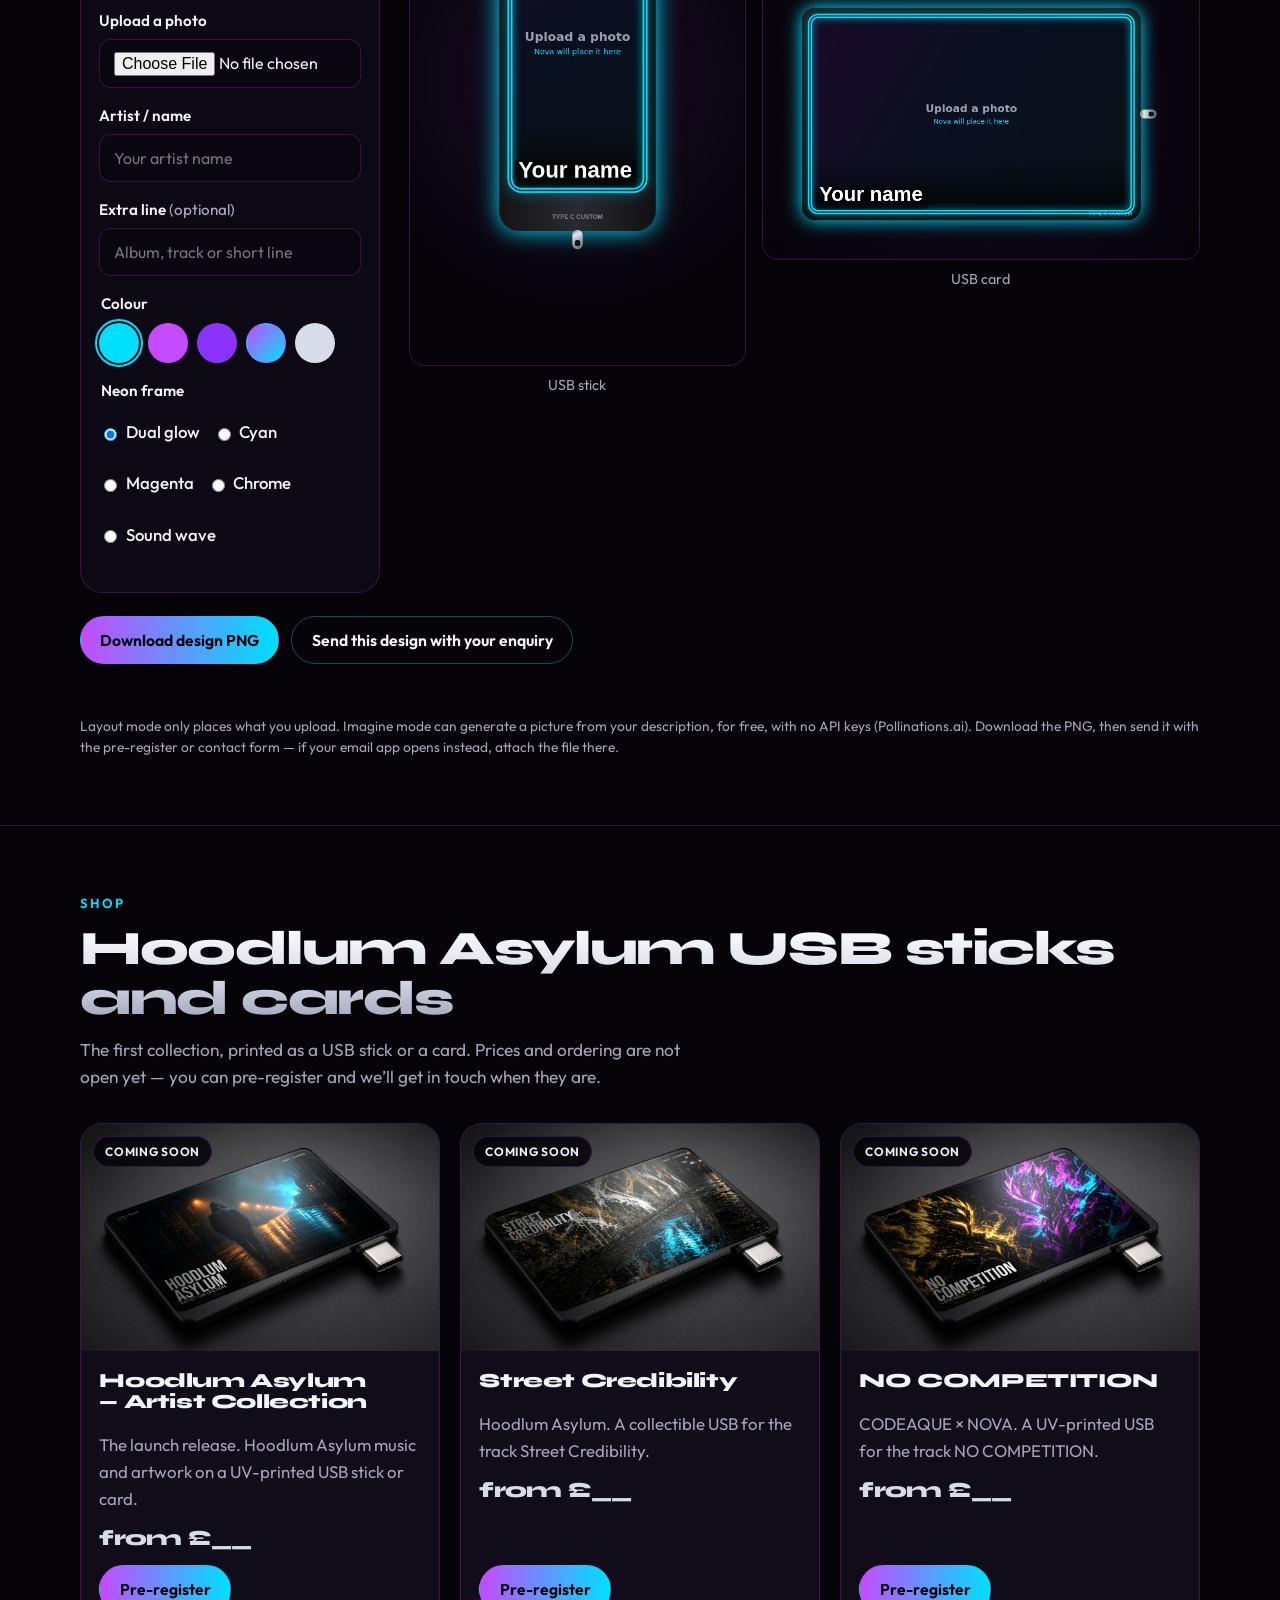
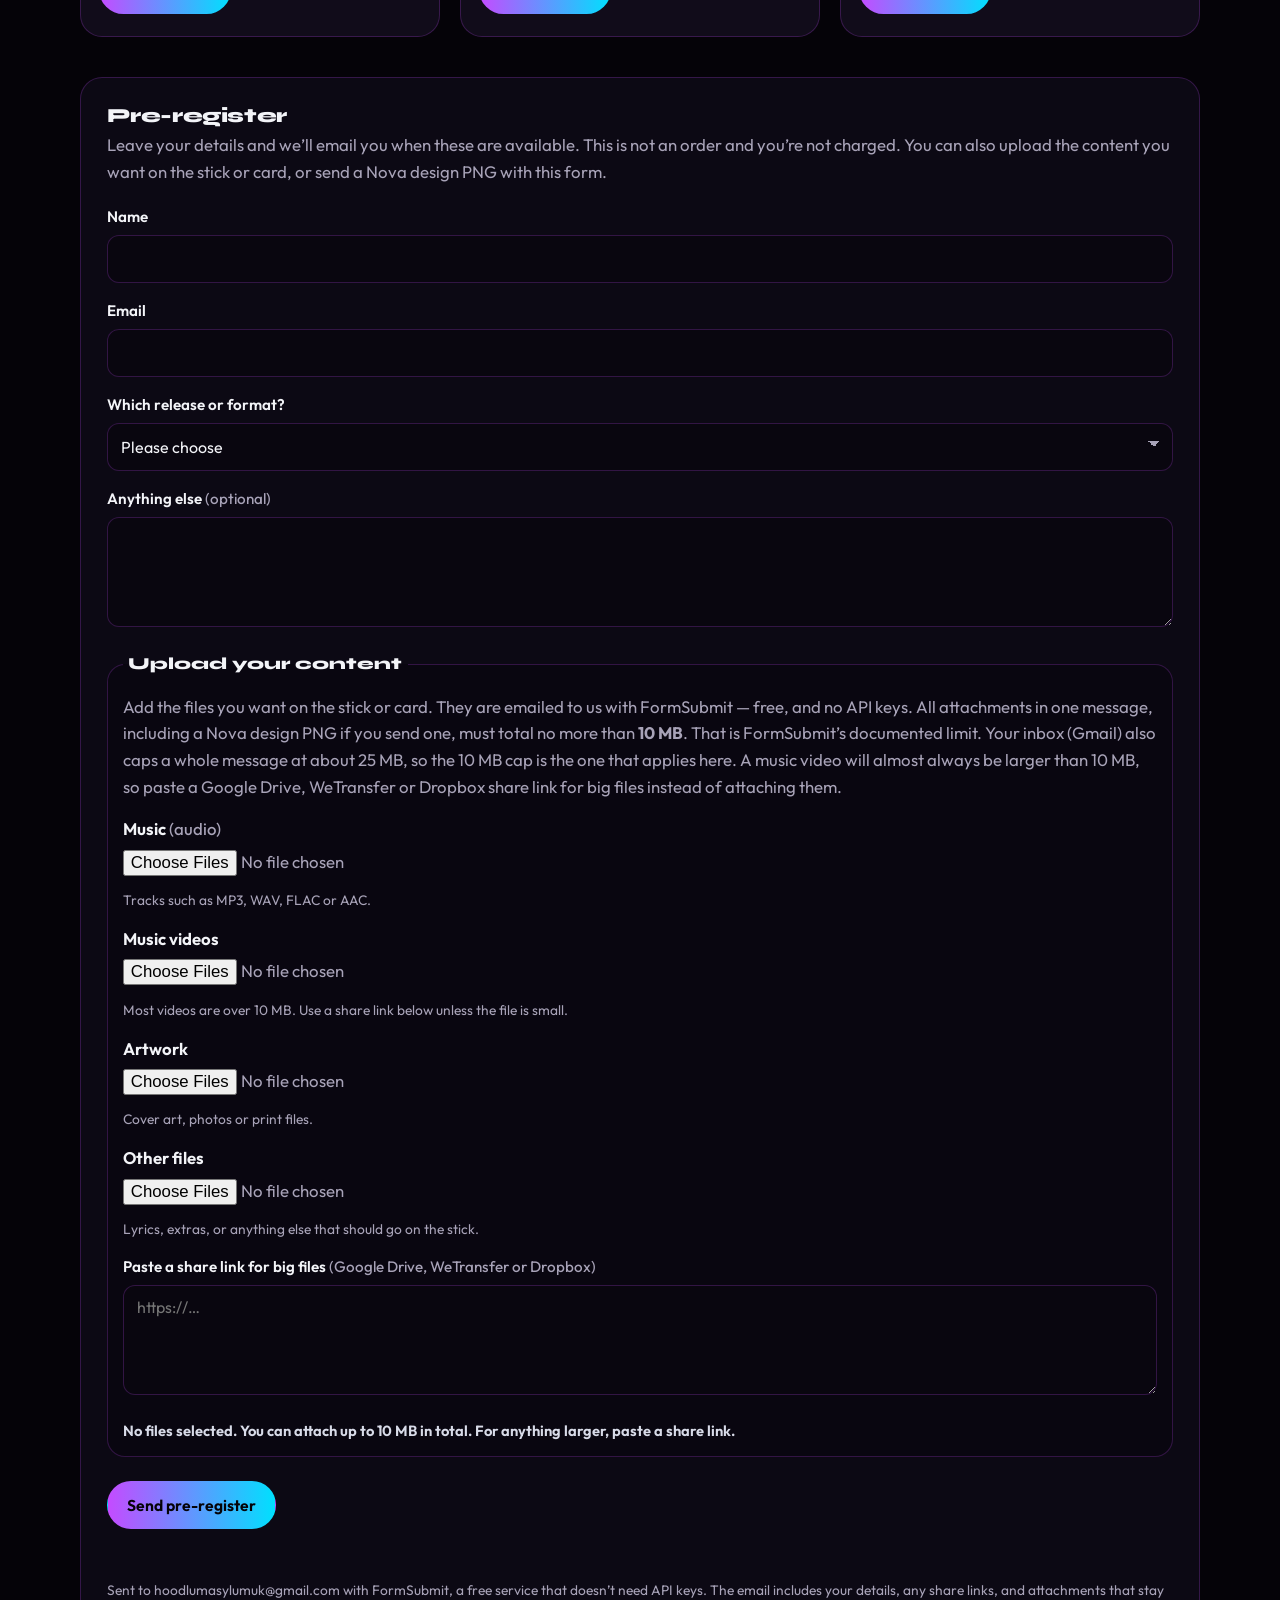
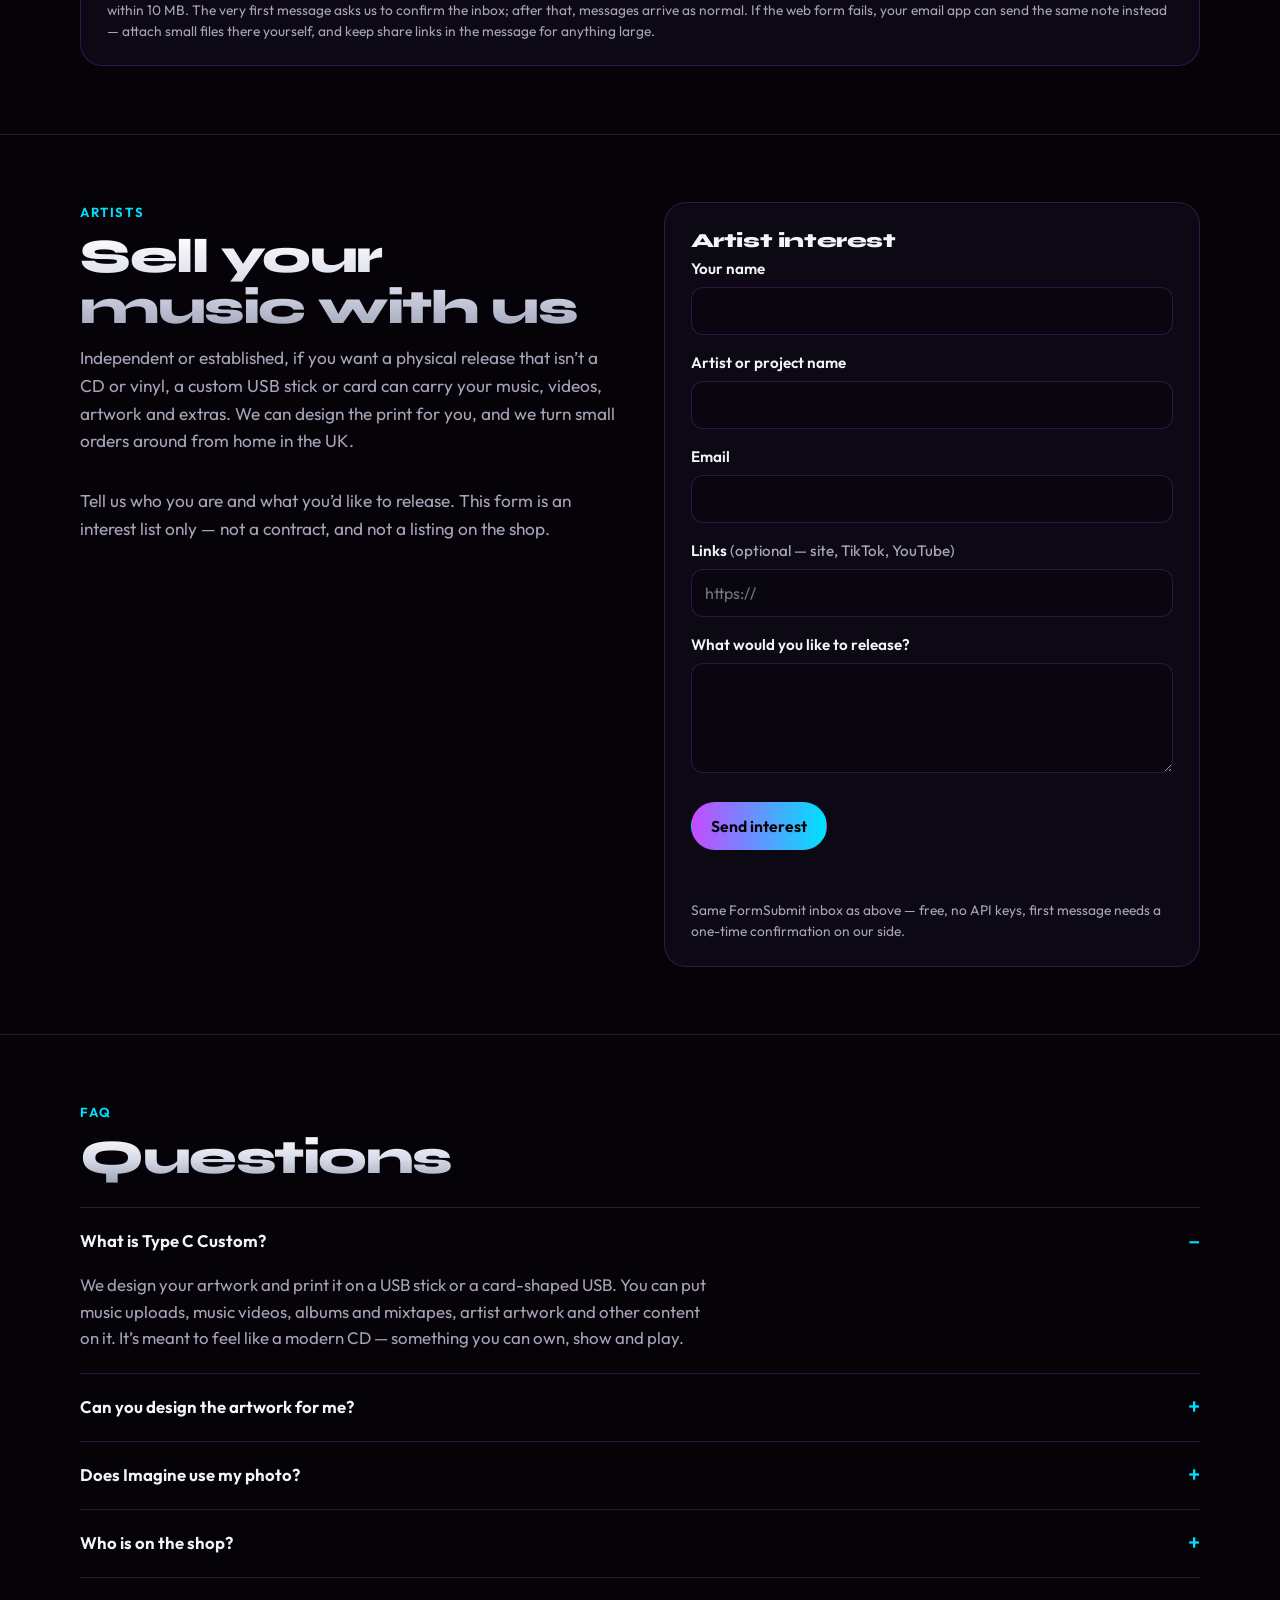
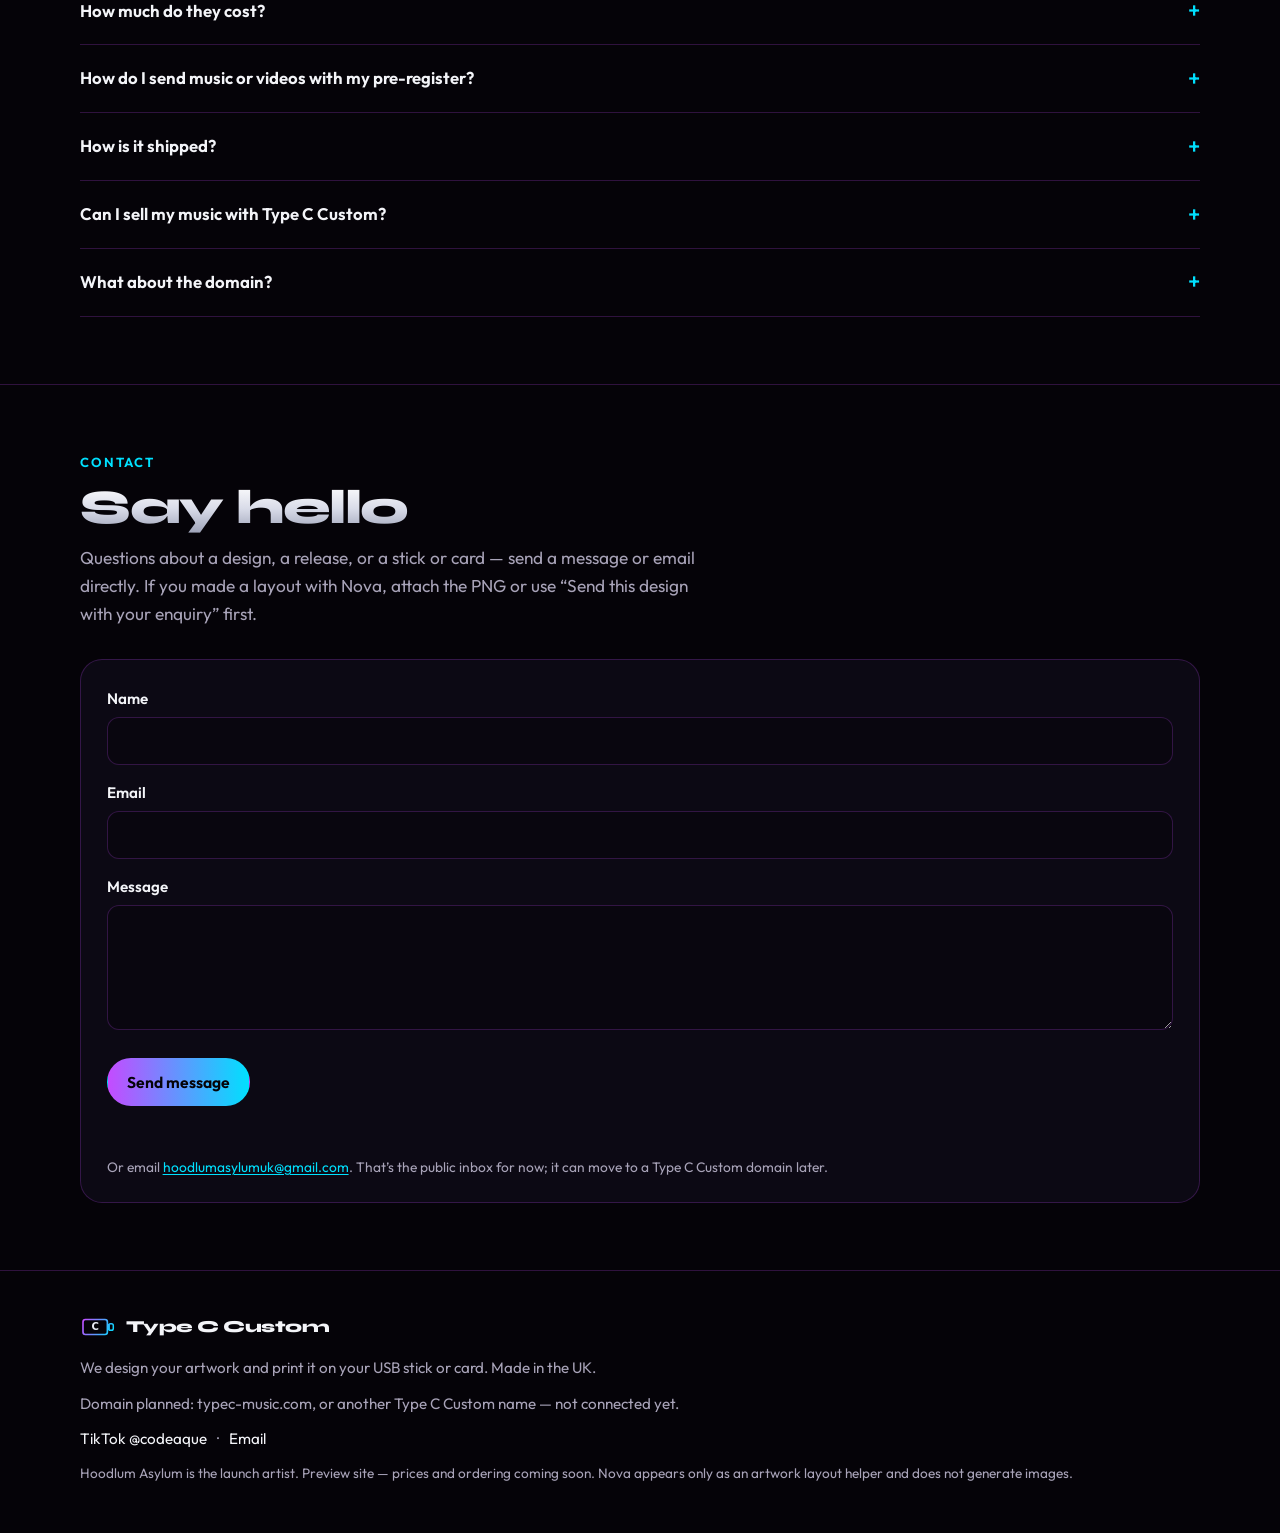
==== commit 846af0cf: "Add Imagine AI mode and a pre-register content upload step Imagine uses Pollinations.ai's free keyle" ====
--- a/index.html
+++ b/index.html
@@ -117,7 +117,7 @@
           <li>
             <span class="step-num">02</span>
             <h3>Design the stick or card</h3>
-            <p>Use Design with Nova to lay out a photo and name, or ask us to design the artwork for you.</p>
+            <p>Use Design with Nova to lay out a photo and name, try Imagine for AI artwork from a description, or ask us to design the artwork for you.</p>
           </li>
           <li>
             <span class="step-num">03</span>
@@ -135,14 +135,25 @@
           <div>
             <p class="eyebrow">Design with Nova</p>
             <h2>Lay out your artwork with Nova</h2>
-            <p>Hi — I’m Nova. Upload a photo, add your artist name, pick colours from the Type C Custom palette and a neon frame, and I’ll show it on a USB stick and a card. This all happens in your browser. I don’t generate images with AI — I only place the photo and text you give me, so what you see is the layout we can print from.</p>
+            <p>Hi — I’m Nova. You can lay out a photo you already have, or use Imagine to generate artwork from a description. Imagine is free and needs no API keys — it uses Pollinations.ai. Your uploaded photo does not change what the AI draws (there is no image-to-image on this page), but if you upload one I’ll place it as a small inset on the stick and card. Then add your name, pick colours and a neon frame, and download the PNG.</p>
           </div>
         </div>
 
         <div class="nova-studio">
           <form class="nova-controls" id="nova-form" action="javascript:void(0)">
+            <div class="mode-toggle" role="tablist" aria-label="Nova design mode">
+              <button type="button" class="mode-btn is-on" id="mode-layout" data-mode="layout" aria-pressed="true">Layout</button>
+              <button type="button" class="mode-btn" id="mode-imagine" data-mode="imagine" aria-pressed="false">Imagine</button>
+            </div>
+            <p class="mode-hint" id="nova-mode-hint">Layout: I’ll place the photo and text you give me. No AI is used in this mode.</p>
+            <div class="field imagine-only" id="nova-imagine-field" hidden>
+              <label for="nova-prompt">Describe the artwork</label>
+              <textarea id="nova-prompt" name="prompt" rows="4" maxlength="500" placeholder="e.g. neon magenta and cyan street portrait, gold highlights, album cover, no text"></textarea>
+              <button class="btn btn-primary" type="button" id="nova-imagine">Imagine artwork</button>
+              <p class="form-note">The picture is generated from this description only. An uploaded photo is used as a small inset, not as an image-to-image input. Results can be slow, weak, or fail when the free service is busy. Generated pictures are marked AI-generated.</p>
+            </div>
             <div class="field">
-              <label for="nova-photo">Upload a photo</label>
+              <label for="nova-photo">Upload a photo <span class="optional" id="nova-photo-optional" hidden>(optional inset in Imagine)</span></label>
               <input id="nova-photo" name="photo" type="file" accept="image/*">
             </div>
             <div class="field">
@@ -191,7 +202,7 @@
           <button class="btn btn-primary" type="button" id="nova-download">Download design PNG</button>
           <button class="btn btn-ghost" type="button" id="nova-send">Send this design with your enquiry</button>
           <p class="form-note" id="nova-status" role="status" aria-live="polite"></p>
-          <p class="form-note">Nova does not invent artwork. There is no AI image generation and no paid API. Download the PNG, then send it with the pre-register or contact form — if your email app opens instead, attach the file there.</p>
+          <p class="form-note">Layout mode only places what you upload. Imagine mode can generate a picture from your description, for free, with no API keys (Pollinations.ai). Download the PNG, then send it with the pre-register or contact form — if your email app opens instead, attach the file there.</p>
         </div>
       </div>
     </section>
@@ -245,7 +256,7 @@
 
         <form class="form panel" id="pre-register" name="pre-register" data-form="pre-register">
           <h3>Pre-register</h3>
-          <p class="form-lead">Leave your details and we’ll email you when these are available. This is not an order and you’re not charged. If you designed artwork with Nova, you can attach that PNG here.</p>
+          <p class="form-lead">Leave your details and we’ll email you when these are available. This is not an order and you’re not charged. You can also upload the content you want on the stick or card, or send a Nova design PNG with this form.</p>
           <div class="field">
             <label for="pr-name">Name</label>
             <input id="pr-name" name="name" type="text" autocomplete="name" required>
@@ -270,14 +281,48 @@
             <label for="pr-message">Anything else <span class="optional">(optional)</span></label>
             <textarea id="pr-message" name="message" rows="3"></textarea>
           </div>
-          <p class="form-note" id="pr-design-note" hidden>A Nova design PNG is ready to go with this message.</p>
+          <p class="form-note" id="pr-design-note" hidden>A Nova design PNG is ready to go with this message. It counts toward the 10 MB attachment limit.</p>
+
+          <fieldset class="upload-step" id="pr-upload-step">
+            <legend>Upload your content</legend>
+            <p class="form-lead">Add the files you want on the stick or card. They are emailed to us with FormSubmit — free, and no API keys. All attachments in one message, including a Nova design PNG if you send one, must total no more than <strong>10 MB</strong>. That is FormSubmit’s documented limit. Your inbox (Gmail) also caps a whole message at about 25 MB, so the 10 MB cap is the one that applies here. A music video will almost always be larger than 10 MB, so paste a Google Drive, WeTransfer or Dropbox share link for big files instead of attaching them.</p>
+
+            <div class="upload-block">
+              <label for="pr-music">Music <span class="optional">(audio)</span></label>
+              <input id="pr-music" name="attachment_music" type="file" accept="audio/*,.mp3,.wav,.flac,.aac,.m4a,.ogg,.aiff,.wma" multiple>
+              <p class="form-note">Tracks such as MP3, WAV, FLAC or AAC.</p>
+            </div>
+            <div class="upload-block">
+              <label for="pr-video">Music videos</label>
+              <input id="pr-video" name="attachment_video" type="file" accept="video/*,.mp4,.mov,.mkv,.webm" multiple>
+              <p class="form-note">Most videos are over 10 MB. Use a share link below unless the file is small.</p>
+            </div>
+            <div class="upload-block">
+              <label for="pr-artwork">Artwork</label>
+              <input id="pr-artwork" name="attachment_artwork" type="file" accept="image/*,.pdf,.tif,.tiff,.psd,.ai,.svg,.eps" multiple>
+              <p class="form-note">Cover art, photos or print files.</p>
+            </div>
+            <div class="upload-block">
+              <label for="pr-other">Other files</label>
+              <input id="pr-other" name="attachment_other" type="file" multiple>
+              <p class="form-note">Lyrics, extras, or anything else that should go on the stick.</p>
+            </div>
+
+            <div class="field">
+              <label for="pr-share-links">Paste a share link for big files <span class="optional">(Google Drive, WeTransfer or Dropbox)</span></label>
+              <textarea id="pr-share-links" name="share_links" rows="3" placeholder="https://…"></textarea>
+            </div>
+
+            <p class="upload-meter" id="pr-upload-meter" role="status">No files selected. You can attach up to 10 MB in total.</p>
+          </fieldset>
+
           <div class="hp" aria-hidden="true">
             <label for="pr-website">Website</label>
             <input id="pr-website" name="website" type="text" tabindex="-1" autocomplete="off">
           </div>
           <button class="btn btn-primary" type="submit">Send pre-register</button>
           <p class="form-status" role="status" aria-live="polite"></p>
-          <p class="form-note">Sent to us with FormSubmit, a free service that doesn’t need API keys. The very first message asks us to confirm the inbox; after that, messages arrive as normal. If it fails, your email app can send the same note instead — attach the downloaded PNG there if you have one.</p>
+          <p class="form-note">Sent to hoodlumasylumuk@gmail.com with FormSubmit, a free service that doesn’t need API keys. The email includes your details, any share links, and attachments that stay within 10 MB. The very first message asks us to confirm the inbox; after that, messages arrive as normal. If the web form fails, your email app can send the same note instead — attach small files there yourself, and keep share links in the message for anything large.</p>
         </form>
       </div>
     </section>
@@ -335,7 +380,11 @@
           </details>
           <details>
             <summary>Can you design the artwork for me?</summary>
-            <p>Yes. That’s the main service. You can also use Design with Nova to lay out a photo, name and colours yourself, download the PNG, and send it with your enquiry. Nova does not generate images with AI — she only places what you upload.</p>
+            <p>Yes. That’s the main service. You can also use Design with Nova: Layout places a photo, name and colours you supply; Imagine generates a picture from a description, for free, with no API keys (Pollinations.ai). Your upload does not change what Imagine draws — it can only appear as a small inset. Download the PNG and send it with your enquiry.</p>
+          </details>
+          <details>
+            <summary>Does Imagine use my photo?</summary>
+            <p>No. Imagine has no image-to-image step, so the AI only reads your written description. If you upload a photo in Imagine mode, Nova places it as a small inset on the stick and card. Generated pictures carry a small “AI-generated” note. The free service can be slow or fail when it is busy.</p>
           </details>
           <details>
             <summary>Who is on the shop?</summary>
@@ -344,6 +393,10 @@
           <details>
             <summary>How much do they cost?</summary>
             <p>Prices are not set yet, so you’ll see “from £__” until they are. Pre-register and we’ll email you when ordering opens. Nothing is charged now.</p>
+          </details>
+          <details>
+            <summary>How do I send music or videos with my pre-register?</summary>
+            <p>Use the “Upload your content” step on the pre-register form. You can attach music, music videos, artwork and other files, but FormSubmit will only email attachments totalling 10 MB. Larger files — especially videos — should be sent as a Google Drive, WeTransfer or Dropbox share link in the field provided. Nothing is stored on this website; files that do go through arrive as email attachments at hoodlumasylumuk@gmail.com.</p>
           </details>
           <details>
             <summary>How is it shipped?</summary>
--- a/styles.css
+++ b/styles.css
@@ -385,6 +385,51 @@
   gap: 1.5rem;
 }
 
+.mode-toggle {
+  display: flex;
+  gap: 0.4rem;
+  margin-bottom: 0.85rem;
+  background: rgba(5, 3, 8, 0.6);
+  border: 1px solid var(--line);
+  border-radius: 999px;
+  padding: 0.25rem;
+}
+.mode-btn {
+  flex: 1;
+  border: 0;
+  background: transparent;
+  color: var(--muted);
+  font: inherit;
+  font-weight: 650;
+  padding: 0.45rem 0.7rem;
+  border-radius: 999px;
+  cursor: pointer;
+}
+.mode-btn.is-on {
+  background: linear-gradient(135deg, rgba(196, 75, 255, 0.28), rgba(0, 224, 254, 0.22));
+  color: #fff;
+  box-shadow: 0 0 0 1px rgba(0, 224, 254, 0.35);
+}
+.mode-hint {
+  margin: 0 0 1rem;
+  color: var(--muted);
+  font-size: 0.88rem;
+}
+.imagine-only textarea {
+  width: 100%;
+  min-height: 6rem;
+  resize: vertical;
+  background: #0a0710;
+  border: 1px solid var(--line);
+  border-radius: 12px;
+  color: inherit;
+  font: inherit;
+  padding: 0.7rem 0.8rem;
+  margin-bottom: 0.7rem;
+}
+.imagine-only .btn { width: 100%; margin-bottom: 0.55rem; }
+.imagine-only .btn[disabled] { opacity: 0.65; cursor: wait; }
+
 .nova-controls {
   background: var(--bg-elev);
   border: 1px solid var(--line);
@@ -714,3 +759,42 @@
   .offer-grid { grid-template-columns: 1fr 1fr; }
   .offer-grid li:last-child { grid-column: 1 / -1; }
 }
+
+.upload-step {
+  border: 1px solid var(--line);
+  border-radius: 18px;
+  padding: 1rem 0.95rem 0.85rem;
+  margin: 0 0 1.2rem;
+  background: rgba(8, 6, 14, 0.65);
+}
+.upload-step legend {
+  font-family: Syne, sans-serif;
+  font-weight: 800;
+  font-size: 1.05rem;
+  padding: 0 0.35rem;
+}
+.upload-step .form-lead { margin-bottom: 0.95rem; }
+.upload-block {
+  margin-bottom: 0.95rem;
+}
+.upload-block label {
+  display: block;
+  font-weight: 650;
+  margin-bottom: 0.35rem;
+}
+.upload-block input[type="file"] {
+  display: block;
+  width: 100%;
+  font: inherit;
+  color: var(--muted);
+}
+.upload-meter {
+  margin: 0.2rem 0 0;
+  font-weight: 650;
+  font-size: 0.92rem;
+  color: var(--chrome, #d8dbe8);
+}
+.upload-meter.is-ok { color: var(--accent); }
+.upload-meter.is-warn { color: #e8c36a; }
+.upload-meter.is-err { color: #ff8b8b; }
+
